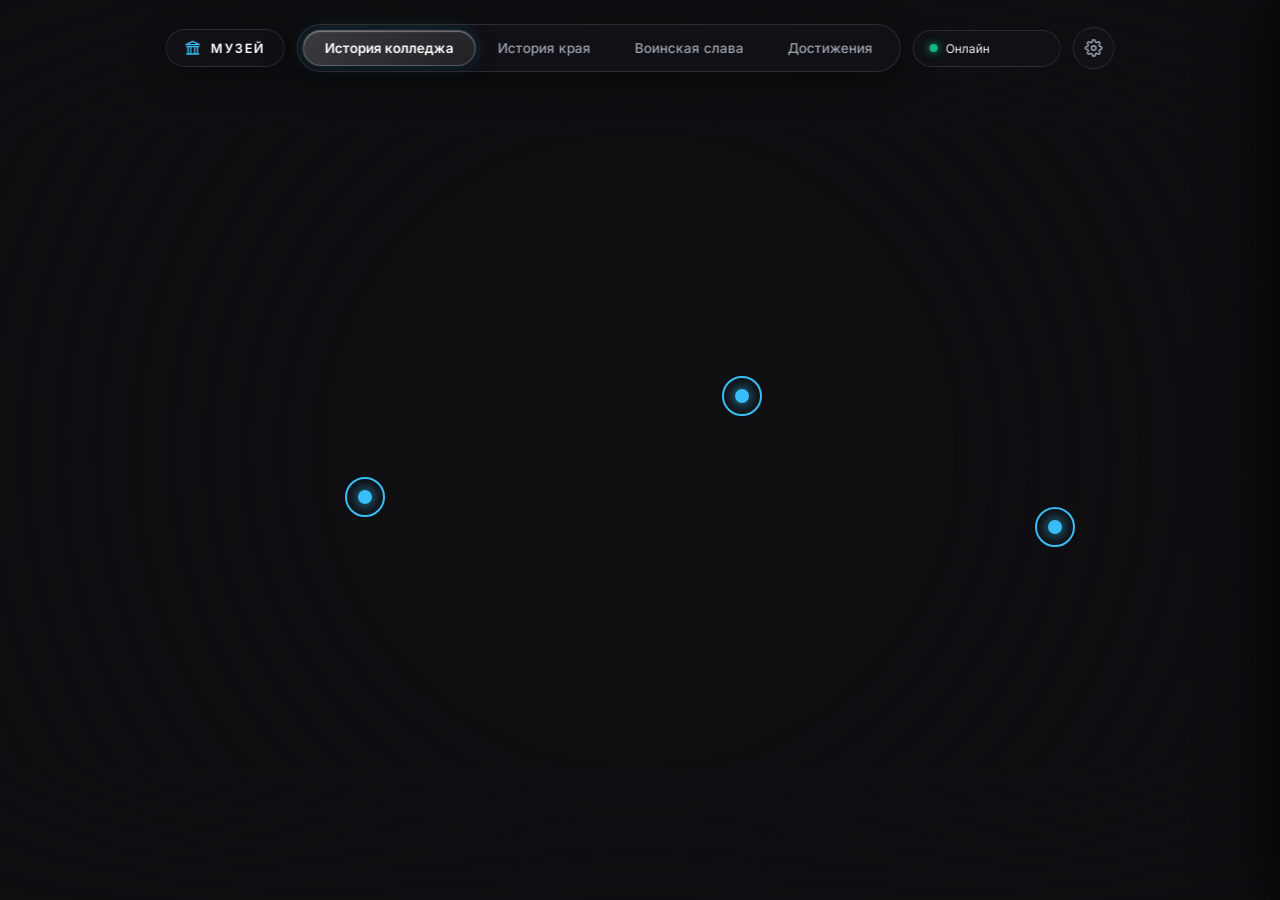
==== index.html @ d4e9b063 "first commit" ====
<!DOCTYPE html>
<html lang="ru">
<head>
  <meta charset="UTF-8">
  <meta name="viewport" content="width=device-width, initial-scale=1.0">
  <title>Виртуальный Музей | Интерактивная экспозиция</title>
  <link rel="stylesheet" href="styles.css">
  <link rel="preconnect" href="https://fonts.googleapis.com">
  <link rel="preconnect" href="https://fonts.gstatic.com" crossorigin>
  <link href="https://fonts.googleapis.com/css2?family=Inter:wght@300;400;500;600;700&display=swap" rel="stylesheet">
  <!-- Google model-viewer для аппаратного 3D рендеринга GLB/GLTF моделей -->
  <script type="module" src="https://ajax.googleapis.com/ajax/libs/model-viewer/3.4.0/model-viewer.min.js"></script>
</head>
<body>
  <div id="app" class="museum-app">
    <!-- Фоновый видеоконтейнер и резервный слой кадра -->
    <div class="viewport-stage">
      <video id="hall-video" class="hall-video" autoplay muted playsinline preload="auto"></video>
      <div id="hall-bg" class="hall-bg"></div>
      <div class="cinematic-vignette"></div>
    </div>

    <!-- Интерактивный слой витрин (хотспотов) -->
    <div id="hotspots-layer" class="hotspots-layer" aria-label="Витрины и стенды зала"></div>

    <!-- Верхняя парящая навигационная капсула -->
    <header class="navigation-header">
      <div class="brand-badge">
        <svg class="badge-svg" viewBox="0 0 24 24" fill="none" stroke="currentColor" stroke-width="2" stroke-linecap="round" stroke-linejoin="round">
          <path d="M3 21h18M3 10h18M5 10v11M19 10v11M9 10v11M15 10v11M12 2L2 7h20L12 2z"/>
        </svg>
        <span class="badge-title">МУЗЕЙ</span>
      </div>

      <nav class="nav-capsule" id="hall-nav" aria-label="Залы музея">
        <div class="nav-active-pill" id="nav-pill"></div>
      </nav>

      <div class="status-indicator" id="system-status" title="Статус экспозиции">
        <span class="status-dot"></span>
        <span class="status-text">Онлайн</span>
      </div>

      <!-- Вход в панель управления в текущей вкладке -->
      <a href="admin.html" class="admin-entry-link" title="Панель администратора музея">
        <svg class="admin-icon" viewBox="0 0 24 24" fill="none" stroke="currentColor" stroke-width="2">
          <circle cx="12" cy="12" r="3"></circle>
          <path d="M19.4 15a1.65 1.65 0 0 0 .33 1.82l.06.06a2 2 0 1 1-2.83 2.83l-.06-.06a1.65 1.65 0 0 0-1.82-.33 1.65 1.65 0 0 0-1 1.51V21a2 2 0 1 1-4 0v-.09A1.65 1.65 0 0 0 9 19.4a1.65 1.65 0 0 0-1.82.33l-.06.06a2 2 0 1 1-2.83-2.83l.06-.06a1.65 1.65 0 0 0 .33-1.82 1.65 1.65 0 0 0-1.51-1H3a2 2 0 1 1 0-4h.09A1.65 1.65 0 0 0 4.6 9a1.65 1.65 0 0 0-.33-1.82l-.06-.06a2 2 0 1 1 2.83-2.83l.06.06a1.65 1.65 0 0 0 1.82.33H9a1.65 1.65 0 0 0 1-1.51V3a2 2 0 1 1 4 0v.09a1.65 1.65 0 0 0 1 1.51 1.65 1.65 0 0 0 1.82-.33l.06-.06a2 2 0 1 1 2.83 2.83l-.06.06a1.65 1.65 0 0 0-.33 1.82V9a1.65 1.65 0 0 0 1.51 1H21a2 2 0 1 1 0 4h-.09a1.65 1.65 0 0 0-1.51 1z"></path>
        </svg>
      </a>
    </header>

    <!-- Затеняющий оверлей -->
    <div id="drawer-backdrop" class="drawer-backdrop"></div>

    <!-- Выдвижная информационная панель витрины (Drawer) -->
    <aside id="exhibit-drawer" class="exhibit-drawer" aria-hidden="true" role="dialog" aria-labelledby="drawer-title">
      <div class="drawer-content">
        
        <!-- Выделенная верхняя панель (крестик больше никогда не наползает на фото) -->
        <div class="drawer-header-bar">
          <div id="media-mode-toggle" class="media-mode-toggle hidden">
            <button type="button" class="mode-btn active" id="btn-mode-3d">🧊 3D Модель</button>
            <button type="button" class="mode-btn" id="btn-mode-gallery">🖼 Галерея</button>
          </div>
          <button id="drawer-close" class="drawer-close-btn" aria-label="Закрыть панель">&times;</button>
        </div>

        <!-- Медиа-контейнер витрины -->
        <div class="drawer-media-box">
          <div id="model-3d-wrapper" class="model-3d-wrapper hidden">
            <model-viewer id="drawer-model"
              camera-controls
              auto-rotate
              shadow-intensity="1.5"
              exposure="1"
              ar
              touch-action="pan-y">
            </model-viewer>
          </div>

          <div id="gallery-wrapper" class="gallery-wrapper">
            <div class="gallery-viewport">
              <img id="gallery-current-img" src="" alt="Экспонат витрины" class="drawer-media-img">
            </div>

            <button id="gallery-prev" class="gallery-nav-btn prev" aria-label="Предыдущее фото">&#10094;</button>
            <button id="gallery-next" class="gallery-nav-btn next" aria-label="Следующее фото">&#10095;</button>

            <div class="gallery-caption-bar">
              <span id="gallery-caption-text" class="gallery-caption-text"></span>
              <span id="gallery-counter" class="gallery-counter">1 / 1</span>
            </div>

            <div id="gallery-dots" class="gallery-dots"></div>
          </div>

          <span id="drawer-epoch" class="epoch-badge"></span>
        </div>

        <div class="drawer-body">
          <h2 id="drawer-title" class="drawer-title"></h2>
          <div class="drawer-divider"></div>
          
          <div id="drawer-extra-info" class="drawer-extra-info"></div>
          <p id="drawer-description" class="drawer-description"></p>
        </div>

        <div class="drawer-footer">
          <button id="audioguide-btn" class="audioguide-btn" type="button">
            <span class="audio-icon-box">
              <svg class="audio-icon" viewBox="0 0 24 24" fill="none" stroke="currentColor" stroke-width="2">
                <polygon points="11 5 6 9 2 9 2 15 6 15 11 19 11 5"></polygon>
                <path class="wave-1" d="M15.54 8.46a5 5 0 0 1 0 7.07"></path>
                <path class="wave-2" d="M19.07 4.93a10 10 0 0 1 0 14.14"></path>
              </svg>
            </span>
            <span id="audioguide-text" class="audio-btn-label">Слушать экскурсовода</span>
            <span class="audio-equalizer" aria-hidden="true">
              <span class="eq-bar"></span>
              <span class="eq-bar"></span>
              <span class="eq-bar"></span>
            </span>
          </button>
        </div>
      </div>
    </aside>

    <!-- Прелоадер перехода -->
    <div id="transition-loader" class="transition-loader" aria-hidden="true">
      <div class="spinner"></div>
      <span class="loader-text" id="loader-status">Перемещение...</span>
    </div>
  </div>

  <script src="app.js" type="module"></script>
</body>
</html>
---- styles.css ----
:root {
  --color-bg-base: #0f0f12;
  --color-bg-surface: #121218;
  --color-glass-surface: rgba(18, 18, 24, 0.72);
  --color-glass-border: rgba(255, 255, 255, 0.12);
  --color-glass-highlight: rgba(255, 255, 255, 0.25);
  
  --color-accent: #38bdf8;
  --color-accent-rgb: 56, 189, 248;
  --color-gold: #d4af37;
  --color-text-main: #f3f4f6;
  --color-text-muted: #9ca3af;
  
  --font-main: 'Inter', -apple-system, BlinkMacSystemFont, 'Segoe UI', Roboto, sans-serif;
  --blur-intensity: 16px;
}

*, *::before, *::after {
  box-sizing: border-box;
  margin: 0;
  padding: 0;
}

html, body {
  width: 100%;
  height: 100%;
  overflow: hidden;
  background-color: var(--color-bg-base);
  color: var(--color-text-main);
  font-family: var(--font-main);
  -webkit-font-smoothing: antialiased;
}

.museum-app {
  position: relative;
  width: 100vw;
  height: 100vh;
  overflow: hidden;
}

/* ФОНОВАЯ ВИДЕО-СЦЕНА */
.viewport-stage {
  position: absolute;
  inset: 0;
  width: 100%;
  height: 100%;
  z-index: 1;
}

.hall-video {
  position: absolute;
  inset: 0;
  width: 100%;
  height: 100%;
  object-fit: cover;
  opacity: 1;
  transition: opacity 0.8s ease;
  will-change: opacity;
  z-index: 1;
}

.hall-bg {
  position: absolute;
  inset: 0;
  width: 100%;
  height: 100%;
  background-size: cover;
  background-position: center;
  opacity: 0;
  transition: opacity 0.8s ease;
  z-index: 0;
}

.hall-bg.active {
  opacity: 1;
}

.cinematic-vignette {
  position: absolute;
  inset: 0;
  background: radial-gradient(circle at center, rgba(0,0,0,0) 40%, rgba(15, 15, 18, 0.85) 100%),
              linear-gradient(to bottom, rgba(15,15,18,0.7) 0%, transparent 15%, transparent 85%, rgba(15,15,18,0.85) 100%);
  pointer-events: none;
  z-index: 2;
}

/* НАВИГАЦИОННАЯ ШАПКА */
.navigation-header {
  position: absolute;
  top: 24px;
  left: 50%;
  transform: translateX(-50%);
  display: flex;
  align-items: center;
  gap: 12px;
  z-index: 30;
  max-width: 95vw;
}

.brand-badge {
  display: flex;
  align-items: center;
  gap: 10px;
  padding: 10px 18px;
  flex-shrink: 0;
  background: var(--color-glass-surface);
  backdrop-filter: blur(var(--blur-intensity));
  border: 1px solid var(--color-glass-border);
  border-radius: 9999px;
  font-weight: 600;
  letter-spacing: 0.12em;
  font-size: 0.8rem;
  color: #fff;
  box-shadow: 0 8px 32px 0 rgba(0, 0, 0, 0.37);
  user-select: none;
}

.badge-svg {
  width: 16px;
  height: 16px;
  stroke: var(--color-accent);
}

.nav-capsule {
  position: relative;
  display: flex;
  align-items: center;
  padding: 5px;
  background: var(--color-glass-surface);
  backdrop-filter: blur(var(--blur-intensity));
  border: 1px solid var(--color-glass-border);
  border-radius: 9999px;
  box-shadow: 0 8px 32px 0 rgba(0, 0, 0, 0.45);
}

.nav-active-pill {
  position: absolute;
  top: 5px;
  left: 0;
  height: calc(100% - 10px);
  border-radius: 9999px;
  background: linear-gradient(135deg, rgba(255, 255, 255, 0.18) 0%, rgba(255, 255, 255, 0.07) 100%);
  border: 1px solid rgba(255, 255, 255, 0.22);
  box-shadow: 0 4px 20px rgba(0, 0, 0, 0.35), 0 0 15px rgba(var(--color-accent-rgb), 0.25), inset 0 1px 1px rgba(255, 255, 255, 0.35);
  backdrop-filter: blur(12px);
  pointer-events: none;
  z-index: 1;
  opacity: 0;
  will-change: transform, width;
  transition: transform 0.45s cubic-bezier(0.22, 1, 0.36, 1),
              width 0.45s cubic-bezier(0.22, 1, 0.36, 1),
              opacity 0.25s ease;
}

.nav-item-btn {
  position: relative;
  z-index: 2;
  background: transparent;
  border: none;
  outline: none;
  color: var(--color-text-muted);
  font-family: var(--font-main);
  font-size: 0.85rem;
  font-weight: 500;
  padding: 10px 22px;
  border-radius: 9999px;
  cursor: pointer;
  white-space: nowrap;
  user-select: none;
  transition: color 0.3s ease;
}

.nav-item-btn:hover {
  color: #fff;
}

.nav-item-btn.active {
  color: #ffffff;
  font-weight: 600;
}

.status-indicator {
  display: flex;
  align-items: center;
  gap: 8px;
  padding: 10px 16px;
  width: 148px;
  flex-shrink: 0;
  background: var(--color-glass-surface);
  backdrop-filter: blur(var(--blur-intensity));
  border: 1px solid var(--color-glass-border);
  border-radius: 9999px;
  font-size: 0.75rem;
  user-select: none;
}

.status-dot {
  width: 8px;
  height: 8px;
  border-radius: 50%;
  background: #10b981;
  box-shadow: 0 0 8px #10b981;
  flex-shrink: 0;
}

.status-text {
  white-space: nowrap;
  overflow: hidden;
  text-overflow: ellipsis;
}

.status-indicator.loading .status-dot {
  background: #f59e0b;
  box-shadow: 0 0 8px #f59e0b;
  animation: blink 1s infinite alternate;
}

.admin-entry-link {
  display: flex;
  align-items: center;
  justify-content: center;
  width: 42px;
  height: 42px;
  flex-shrink: 0;
  background: var(--color-glass-surface);
  backdrop-filter: blur(var(--blur-intensity));
  border: 1px solid var(--color-glass-border);
  border-radius: 50%;
  color: var(--color-text-muted);
  transition: all 0.25s ease;
  text-decoration: none;
}

.admin-entry-link:hover {
  color: var(--color-accent);
  border-color: var(--color-accent);
  box-shadow: 0 0 15px rgba(var(--color-accent-rgb), 0.3);
  transform: rotate(30deg);
}

.admin-icon {
  width: 18px;
  height: 18px;
}

/* СЛОЙ ХОТСПОТОВ-ВИТРИН */
.hotspots-layer {
  position: absolute;
  inset: 0;
  width: 100%;
  height: 100%;
  z-index: 10;
  opacity: 1;
  transition: opacity 0.6s ease;
  pointer-events: auto;
}

.hotspots-layer.hidden {
  opacity: 0;
  pointer-events: none;
}

.hotspot-marker {
  position: absolute;
  width: 40px;
  height: 40px;
  transform: translate(-50%, -50%);
  cursor: pointer;
  background: none;
  border: none;
  outline: none;
  z-index: 12;
  color: #fff;
}

.hotspot-beacon {
  position: relative;
  width: 100%;
  height: 100%;
  display: flex;
  align-items: center;
  justify-content: center;
}

.hotspot-beacon .core-dot {
  width: 14px;
  height: 14px;
  border-radius: 50%;
  background-color: var(--color-accent);
  box-shadow: 0 0 14px var(--color-accent);
  transition: transform 0.3s ease;
}

.hotspot-beacon .ripple-ring {
  position: absolute;
  inset: 0;
  border-radius: 50%;
  border: 2px solid var(--color-accent);
  animation: hotspot-pulse 2.2s cubic-bezier(0.24, 0, 0.38, 1) infinite;
}

.hotspot-marker:hover .core-dot {
  transform: scale(1.4);
  background-color: #fff;
  box-shadow: 0 0 18px #fff;
}

/* КОНТРАСТНЫЙ ТЕКСТ ПОДСКАЗКИ */
.hotspot-tooltip {
  position: absolute;
  bottom: calc(100% + 14px);
  left: 50%;
  transform: translateX(-50%) translateY(8px);
  background: rgba(14, 14, 20, 0.94);
  backdrop-filter: blur(16px);
  border: 1px solid rgba(255, 255, 255, 0.22);
  color: #ffffff !important;
  padding: 8px 16px;
  border-radius: 10px;
  font-family: var(--font-main);
  font-size: 0.85rem;
  font-weight: 600;
  letter-spacing: 0.02em;
  white-space: nowrap;
  pointer-events: none;
  opacity: 0;
  transition: opacity 0.3s ease, transform 0.3s cubic-bezier(0.16, 1, 0.3, 1);
  box-shadow: 0 10px 30px rgba(0, 0, 0, 0.8), 0 0 15px rgba(var(--color-accent-rgb), 0.25);
  text-shadow: 0 1px 2px rgba(0, 0, 0, 0.8);
}

.hotspot-marker:hover .hotspot-tooltip {
  opacity: 1;
  transform: translateX(-50%) translateY(0);
}

/* ВЫДВИЖНОЙ DRAWER */
.drawer-backdrop {
  position: absolute;
  inset: 0;
  background: rgba(0, 0, 0, 0.65);
  backdrop-filter: blur(6px);
  z-index: 40;
  opacity: 0;
  pointer-events: none;
  transition: opacity 0.5s ease;
}

.drawer-backdrop.active {
  opacity: 1;
  pointer-events: auto;
}

.exhibit-drawer {
  position: absolute;
  top: 0;
  right: 0;
  width: 520px;
  max-width: 95vw;
  height: 100%;
  z-index: 50;
  background: rgba(18, 18, 24, 0.94);
  backdrop-filter: blur(28px);
  border-left: 1px solid var(--color-glass-border);
  transform: translateX(100%);
  transition: transform 0.6s cubic-bezier(0.16, 1, 0.3, 1);
  box-shadow: -15px 0 50px rgba(0, 0, 0, 0.7);
  display: flex;
  flex-direction: column;
}

.exhibit-drawer.active {
  transform: translateX(0);
}

.drawer-content {
  display: flex;
  flex-direction: column;
  height: 100%;
  overflow-y: auto;
  padding: 24px 28px 32px 28px;
}

/* ВЕРХНЯЯ СТРОКА УПРАВЛЕНИЯ: КРЕСТИК И ПЕРЕКЛЮЧАТЕЛЬ */
.drawer-header-bar {
  display: flex;
  align-items: center;
  justify-content: space-between;
  width: 100%;
  min-height: 42px;
  margin-bottom: 16px;
  flex-shrink: 0;
}

.drawer-close-btn {
  width: 36px;
  height: 36px;
  margin-left: auto; /* Прижимает крестик вправо, даже если переключатель 3D скрыт */
  background: rgba(255, 255, 255, 0.08);
  border: 1px solid var(--color-glass-border);
  border-radius: 50%;
  color: var(--color-text-main);
  font-size: 1.5rem;
  line-height: 1;
  cursor: pointer;
  display: flex;
  align-items: center;
  justify-content: center;
  transition: all 0.25s ease;
  flex-shrink: 0;
}

.drawer-close-btn:hover {
  background: rgba(255, 255, 255, 0.2);
  transform: rotate(90deg);
}

.media-mode-toggle {
  display: flex;
  align-items: center;
  gap: 8px;
  padding: 4px;
  background: rgba(255, 255, 255, 0.05);
  border: 1px solid var(--color-glass-border);
  border-radius: 10px;
}

.media-mode-toggle.hidden {
  display: none;
}

.mode-btn {
  background: transparent;
  border: none;
  color: var(--color-text-muted);
  font-family: var(--font-main);
  font-size: 0.8rem;
  font-weight: 500;
  padding: 6px 14px;
  border-radius: 8px;
  cursor: pointer;
  transition: all 0.2s ease;
}

.mode-btn.active {
  background: rgba(255, 255, 255, 0.16);
  color: #fff;
  font-weight: 600;
}

/* МЕДИА-КОНТЕЙНЕР (РАСПОЛОЖЕН СТРОГО ПОД ШАПКОЙ) */
.drawer-media-box {
  position: relative;
  width: 100%;
  height: 280px;
  border-radius: 14px;
  overflow: hidden;
  margin-bottom: 24px;
  border: 1px solid var(--color-glass-border);
  background: #09090d;
  flex-shrink: 0;
}

.model-3d-wrapper {
  width: 100%;
  height: 100%;
}

.model-3d-wrapper.hidden {
  display: none;
}

model-viewer {
  width: 100%;
  height: 100%;
  background-color: #0b0b10;
  --poster-color: transparent;
  outline: none;
}

.gallery-wrapper {
  position: relative;
  width: 100%;
  height: 100%;
}

.gallery-wrapper.hidden {
  display: none;
}

.gallery-viewport {
  width: 100%;
  height: 100%;
}

.drawer-media-img {
  width: 100%;
  height: 100%;
  object-fit: cover;
  transition: opacity 0.3s ease;
}

.gallery-nav-btn {
  position: absolute;
  top: 50%;
  transform: translateY(-50%);
  width: 36px;
  height: 36px;
  background: rgba(18, 18, 24, 0.7);
  backdrop-filter: blur(8px);
  border: 1px solid var(--color-glass-border);
  color: #fff;
  border-radius: 50%;
  cursor: pointer;
  display: flex;
  align-items: center;
  justify-content: center;
  font-size: 1rem;
  transition: all 0.2s ease;
  z-index: 5;
}

.gallery-nav-btn:hover {
  background: rgba(56, 189, 248, 0.4);
  border-color: var(--color-accent);
}

.gallery-nav-btn.prev { left: 10px; }
.gallery-nav-btn.next { right: 10px; }

.gallery-caption-bar {
  position: absolute;
  bottom: 0;
  left: 0;
  right: 0;
  display: flex;
  align-items: center;
  justify-content: space-between;
  gap: 12px;
  padding: 8px 14px;
  background: linear-gradient(to top, rgba(0,0,0,0.85) 0%, rgba(0,0,0,0) 100%);
  font-size: 0.75rem;
  color: var(--color-text-main);
  z-index: 4;
}

.gallery-caption-text {
  overflow: hidden;
  text-overflow: ellipsis;
  white-space: nowrap;
}

.gallery-counter {
  color: var(--color-accent);
  font-weight: 600;
  flex-shrink: 0;
}

.gallery-dots {
  position: absolute;
  bottom: 28px;
  left: 50%;
  transform: translateX(-50%);
  display: flex;
  gap: 6px;
  z-index: 4;
}

.gallery-dot {
  width: 6px;
  height: 6px;
  border-radius: 50%;
  background: rgba(255, 255, 255, 0.3);
  transition: all 0.2s ease;
  cursor: pointer;
}

.gallery-dot.active {
  background: var(--color-accent);
  width: 14px;
  border-radius: 9999px;
}

.epoch-badge {
  position: absolute;
  top: 12px;
  left: 12px;
  background: rgba(18, 18, 24, 0.8);
  backdrop-filter: blur(8px);
  border: 1px solid var(--color-glass-border);
  color: var(--color-gold);
  padding: 4px 10px;
  border-radius: 6px;
  font-size: 0.75rem;
  font-weight: 600;
  letter-spacing: 0.05em;
  text-transform: uppercase;
  z-index: 4;
}

.drawer-body {
  flex: 1;
}

.drawer-title {
  font-size: 1.5rem;
  font-weight: 700;
  line-height: 1.3;
  color: #fff;
  margin-bottom: 12px;
}

.drawer-divider {
  width: 44px;
  height: 2px;
  background: var(--color-accent);
  margin-bottom: 16px;
}

.drawer-extra-info {
  display: flex;
  flex-wrap: wrap;
  gap: 8px;
  margin-bottom: 16px;
}

.extra-info-tag {
  display: flex;
  align-items: center;
  gap: 6px;
  background: rgba(255, 255, 255, 0.05);
  border: 1px solid var(--color-glass-border);
  padding: 6px 10px;
  border-radius: 8px;
  font-size: 0.75rem;
}

.extra-info-tag strong {
  color: var(--color-accent);
}

.drawer-description {
  font-size: 0.95rem;
  line-height: 1.65;
  color: var(--color-text-muted);
  white-space: pre-line;
}

.drawer-footer {
  margin-top: 24px;
  padding-top: 16px;
  border-top: 1px solid var(--color-glass-border);
}

.audioguide-btn {
  width: 100%;
  display: flex;
  align-items: center;
  justify-content: center;
  gap: 12px;
  padding: 14px 20px;
  background: linear-gradient(135deg, rgba(56, 189, 248, 0.2) 0%, rgba(99, 102, 241, 0.2) 100%);
  border: 1px solid rgba(var(--color-accent-rgb), 0.4);
  border-radius: 12px;
  color: #fff;
  font-family: var(--font-main);
  font-size: 0.95rem;
  font-weight: 600;
  cursor: pointer;
  transition: all 0.25s ease;
}

.audioguide-btn:hover {
  background: linear-gradient(135deg, rgba(56, 189, 248, 0.3) 0%, rgba(99, 102, 241, 0.3) 100%);
  border-color: var(--color-accent);
  box-shadow: 0 0 20px rgba(var(--color-accent-rgb), 0.3);
}

.audio-icon {
  width: 20px;
  height: 20px;
}

.audio-equalizer {
  display: none;
  align-items: flex-end;
  gap: 3px;
  height: 16px;
}

.eq-bar {
  width: 3px;
  height: 100%;
  background: var(--color-accent);
  border-radius: 2px;
  animation: eq-bounce 1s infinite ease-in-out alternate;
}

.eq-bar:nth-child(2) { animation-delay: 0.2s; }
.eq-bar:nth-child(3) { animation-delay: 0.4s; }

.audioguide-btn.playing .audio-equalizer {
  display: flex;
}

.audioguide-btn.playing {
  border-color: #10b981;
  background: rgba(16, 185, 129, 0.2);
}

.transition-loader {
  position: absolute;
  top: 50%;
  left: 50%;
  transform: translate(-50%, -50%);
  display: flex;
  flex-direction: column;
  align-items: center;
  gap: 16px;
  z-index: 25;
  pointer-events: none;
  opacity: 0;
  transition: opacity 0.3s ease;
}

.transition-loader.visible {
  opacity: 1;
}

.spinner {
  width: 44px;
  height: 44px;
  border: 3px solid rgba(255, 255, 255, 0.1);
  border-top-color: var(--color-accent);
  border-radius: 50%;
  animation: spin 0.8s linear infinite;
}

.loader-text {
  font-size: 0.85rem;
  letter-spacing: 0.05em;
  color: var(--color-text-muted);
}

@keyframes hotspot-pulse {
  0% { transform: scale(0.6); opacity: 1; }
  100% { transform: scale(2.4); opacity: 0; }
}

@keyframes spin {
  to { transform: rotate(360deg); }
}

@keyframes blink {
  from { opacity: 0.4; }
  to { opacity: 1; }
}

@keyframes eq-bounce {
  0% { height: 20%; }
  100% { height: 100%; }
}

@media (max-width: 768px) {
  .navigation-header {
    top: 12px;
    width: 96vw;
    flex-wrap: wrap;
    justify-content: center;
  }
  .brand-badge, .status-indicator {
    display: none;
  }
  .nav-capsule {
    overflow-x: auto;
    max-width: 82%;
    padding: 4px;
  }
  .nav-item-btn {
    padding: 8px 14px;
    font-size: 0.75rem;
  }
  .exhibit-drawer {
    width: 100vw;
    max-width: 100vw;
  }
}
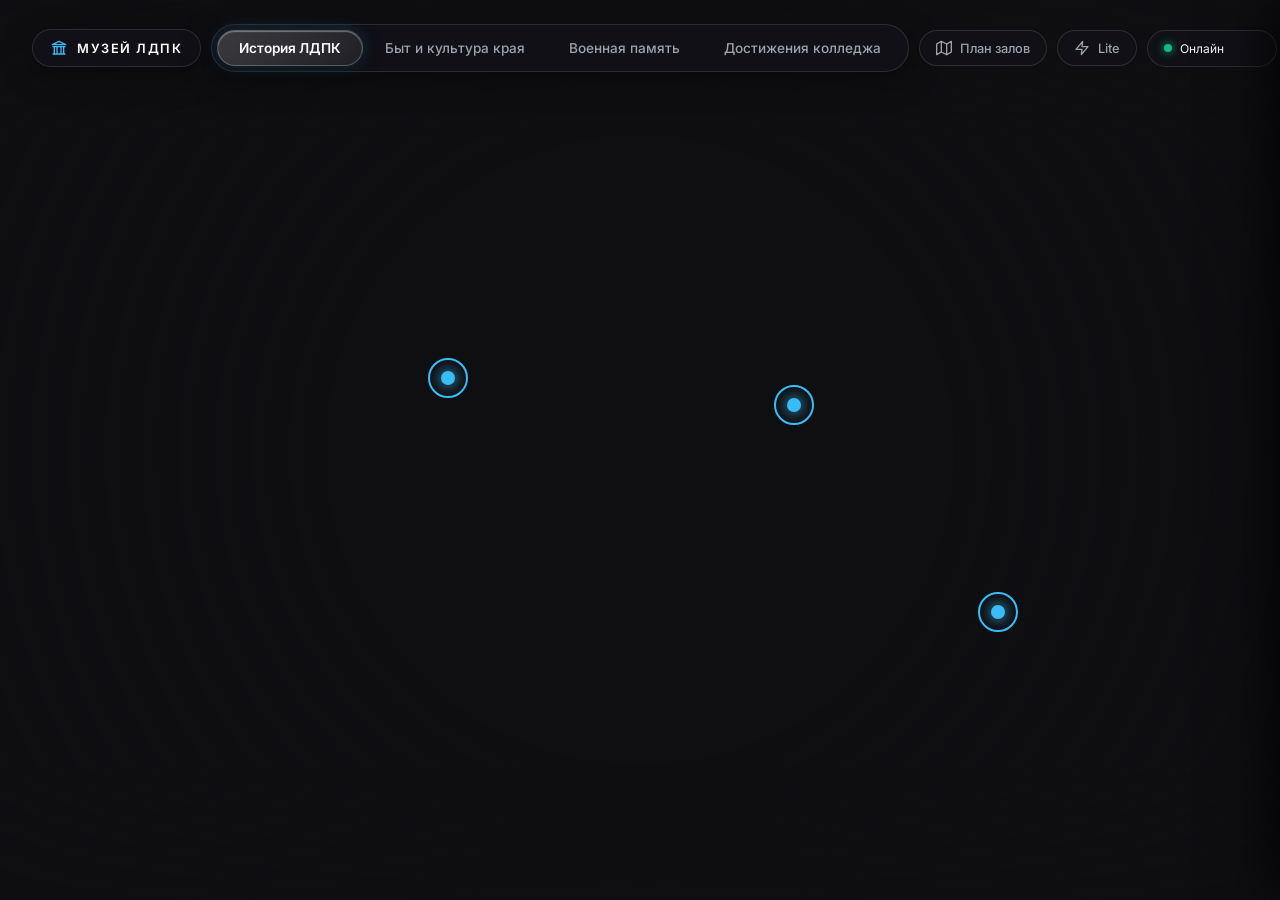
==== commit 0a53f4f6: "интерактивная крата" ====
--- a/index.html
+++ b/index.html
@@ -1,47 +1,66 @@
+<!-- index.html -->
 <!DOCTYPE html>
 <html lang="ru">
 <head>
   <meta charset="UTF-8">
   <meta name="viewport" content="width=device-width, initial-scale=1.0">
-  <title>Виртуальный Музей | Интерактивная экспозиция</title>
+  <title>Виртуальный Музей ЛДПК | Интерактивная экспозиция</title>
   <link rel="stylesheet" href="styles.css">
   <link rel="preconnect" href="https://fonts.googleapis.com">
   <link rel="preconnect" href="https://fonts.gstatic.com" crossorigin>
   <link href="https://fonts.googleapis.com/css2?family=Inter:wght@300;400;500;600;700&display=swap" rel="stylesheet">
-  <!-- Google model-viewer для аппаратного 3D рендеринга GLB/GLTF моделей -->
+  <!-- Google model-viewer для аппаратного 3D-рендеринга GLB/GLTF моделей -->
   <script type="module" src="https://ajax.googleapis.com/ajax/libs/model-viewer/3.4.0/model-viewer.min.js"></script>
 </head>
 <body>
   <div id="app" class="museum-app">
-    <!-- Фоновый видеоконтейнер и резервный слой кадра -->
+    <!-- Фоновый видеоконтейнер и резервный слой статичного кадра -->
     <div class="viewport-stage">
       <video id="hall-video" class="hall-video" autoplay muted playsinline preload="auto"></video>
       <div id="hall-bg" class="hall-bg"></div>
       <div class="cinematic-vignette"></div>
     </div>
 
-    <!-- Интерактивный слой витрин (хотспотов) -->
+    <!-- Интерактивный слой витрин (хотспотов) на панораме -->
     <div id="hotspots-layer" class="hotspots-layer" aria-label="Витрины и стенды зала"></div>
 
-    <!-- Верхняя парящая навигационная капсула -->
+    <!-- Верхняя парящая навигационная шапка -->
     <header class="navigation-header">
       <div class="brand-badge">
         <svg class="badge-svg" viewBox="0 0 24 24" fill="none" stroke="currentColor" stroke-width="2" stroke-linecap="round" stroke-linejoin="round">
           <path d="M3 21h18M3 10h18M5 10v11M19 10v11M9 10v11M15 10v11M12 2L2 7h20L12 2z"/>
         </svg>
-        <span class="badge-title">МУЗЕЙ</span>
+        <span class="badge-title">МУЗЕЙ ЛДПК</span>
       </div>
 
       <nav class="nav-capsule" id="hall-nav" aria-label="Залы музея">
         <div class="nav-active-pill" id="nav-pill"></div>
       </nav>
+
+      <!-- Кнопка интерактивного плана залов -->
+      <button id="btn-open-map" class="header-action-btn" type="button" title="План экспозиции музея (Клавиша M)">
+        <svg class="header-btn-svg" viewBox="0 0 24 24" fill="none" stroke="currentColor" stroke-width="2" stroke-linecap="round" stroke-linejoin="round">
+          <polygon points="1 6 1 22 8 18 16 22 23 18 23 2 16 6 8 2 1 6"></polygon>
+          <line x1="8" y1="2" x2="8" y2="18"></line>
+          <line x1="16" y1="6" x2="16" y2="22"></line>
+        </svg>
+        <span class="header-btn-text">План залов</span>
+      </button>
+
+      <!-- Переключатель облегченной версии (Lite Mode) -->
+      <button id="btn-toggle-lite" class="header-action-btn" type="button" title="Переключить облегченный режим (экономия GPU)">
+        <svg class="header-btn-svg" viewBox="0 0 24 24" fill="none" stroke="currentColor" stroke-width="2" stroke-linecap="round" stroke-linejoin="round">
+          <polygon points="13 2 3 14 12 14 11 22 21 10 12 10 13 2"></polygon>
+        </svg>
+        <span id="lite-btn-text" class="header-btn-text">Lite</span>
+      </button>
 
       <div class="status-indicator" id="system-status" title="Статус экспозиции">
         <span class="status-dot"></span>
         <span class="status-text">Онлайн</span>
       </div>
 
-      <!-- Вход в панель управления в текущей вкладке -->
+      <!-- Вход в панель управления -->
       <a href="admin.html" class="admin-entry-link" title="Панель администратора музея">
         <svg class="admin-icon" viewBox="0 0 24 24" fill="none" stroke="currentColor" stroke-width="2">
           <circle cx="12" cy="12" r="3"></circle>
@@ -50,20 +69,175 @@
       </a>
     </header>
 
-    <!-- Затеняющий оверлей -->
+    <!-- Всплывающая интерактивная мини-карта (Floor Plan) -->
+    <div id="map-modal-backdrop" class="map-modal-backdrop" aria-hidden="true"></div>
+    <section id="map-modal" class="map-modal" role="dialog" aria-modal="true" aria-labelledby="map-modal-heading" aria-hidden="true">
+      <div class="map-modal-container">
+        <header class="map-modal-header">
+          <div class="map-title-wrapper">
+            <span class="map-tag">Архитектурный план</span>
+            <h2 id="map-modal-heading" class="map-modal-title">Интерактивная карта музея ЛДПК</h2>
+          </div>
+          <div class="map-header-tools">
+            <span class="map-hotkey-badge">Горячая клавиша: <kbd>M</kbd></span>
+            <button id="map-close-btn" class="map-close-btn" type="button" aria-label="Закрыть план">&times;</button>
+          </div>
+        </header>
+
+        <!-- Векторный архитектурный чертёж 4 залов колледжа -->
+        <div class="map-canvas-wrapper">
+        <svg id="museum-svg-map" class="museum-svg-map" viewBox="0 0 920 600" preserveAspectRatio="xMidYMid meet">
+            <defs>
+              <pattern id="floor-grid" width="24" height="24" patternUnits="userSpaceOnUse">
+                <path d="M 24 0 L 0 0 0 24" fill="none" stroke="rgba(255, 255, 255, 0.04)" stroke-width="1"/>
+              </pattern>
+            </defs>
+
+            <!-- Фоновая сетка чертежа -->
+            <rect width="100%" height="100%" fill="url(#floor-grid)" rx="16" />
+
+            <!-- ==========================================
+                 ЗАЛ 1: ИСТОРИЯ ЛДПК (Вся верхняя секция)
+                 ========================================== -->
+            <g class="map-hall-group" id="map-hall-college-history" data-hall-id="college-history" tabindex="0">
+              <rect x="40" y="30" width="840" height="190" rx="12" class="hall-polygon"/>
+              <line x1="40" y1="75" x2="880" y2="75" class="hall-divider-line"/>
+              <text x="65" y="60" class="hall-svg-title">01. ИСТОРИЯ ЛДПК</text>
+              <text x="855" y="60" class="hall-svg-epoch" text-anchor="end">1941–1990 гг.</text>
+              
+              <!-- Витрины Зала 1 -->
+              <g class="map-vitrine-node" data-hall-id="college-history" data-vitrine-id="vitrine-101" transform="translate(180, 135)">
+                <circle r="12" class="vitrine-node-circle"/>
+                <text y="4" class="vitrine-node-idx" text-anchor="middle">1</text>
+                <text y="28" class="vitrine-node-title" text-anchor="middle">ДКТ / ЛиДАМТ</text>
+              </g>
+              <g class="map-vitrine-node" data-hall-id="college-history" data-vitrine-id="vitrine-102" transform="translate(460, 135)">
+                <circle r="12" class="vitrine-node-circle"/>
+                <text y="4" class="vitrine-node-idx" text-anchor="middle">2</text>
+                <text y="28" class="vitrine-node-title" text-anchor="middle">Наставники</text>
+              </g>
+              <g class="map-vitrine-node" data-hall-id="college-history" data-vitrine-id="vitrine-103" transform="translate(740, 135)">
+                <circle r="12" class="vitrine-node-circle"/>
+                <text y="4" class="vitrine-node-idx" text-anchor="middle">3</text>
+                <text y="28" class="vitrine-node-title" text-anchor="middle">Арифмометр</text>
+              </g>
+              <g class="user-beacon-slot" id="beacon-college-history" transform="translate(65, 175)"></g>
+            </g>
+
+            <!-- Дверные проёмы из Зала 1 -->
+            <line x1="140" y1="219" x2="200" y2="219" class="hall-doorway" title="Проход между залом 1 и залом 4" />
+            <line x1="600" y1="219" x2="660" y2="219" class="hall-doorway" title="Проход между залом 1 и залом 2" />
+
+            <!-- ==========================================
+                 ЗАЛ 4: ДОСТИЖЕНИЯ ЛДПК (Левое вертикальное крыло)
+                 ========================================== -->
+            <g class="map-hall-group" id="map-hall-achievements" data-hall-id="achievements" tabindex="0">
+              <rect x="40" y="240" width="340" height="330" rx="12" class="hall-polygon"/>
+              <line x1="40" y1="285" x2="380" y2="285" class="hall-divider-line"/>
+              <text x="65" y="270" class="hall-svg-title">04. ДОСТИЖЕНИЯ</text>
+              <text x="355" y="270" class="hall-svg-epoch" text-anchor="end">2015–2025 гг.</text>
+              
+              <!-- Витрины Зала 4 -->
+              <g class="map-vitrine-node" data-hall-id="achievements" data-vitrine-id="vitrine-401" transform="translate(210, 345)">
+                <circle r="12" class="vitrine-node-circle"/>
+                <text y="4" class="vitrine-node-idx" text-anchor="middle">1</text>
+                <text y="28" class="vitrine-node-title" text-anchor="middle">Профессионалитет</text>
+              </g>
+              <g class="map-vitrine-node" data-hall-id="achievements" data-vitrine-id="vitrine-402" transform="translate(130, 455)">
+                <circle r="12" class="vitrine-node-circle"/>
+                <text y="4" class="vitrine-node-idx" text-anchor="middle">2</text>
+                <text y="28" class="vitrine-node-title" text-anchor="middle">Алые паруса</text>
+              </g>
+              <g class="map-vitrine-node" data-hall-id="achievements" data-vitrine-id="vitrine-403" transform="translate(280, 455)">
+                <circle r="12" class="vitrine-node-circle"/>
+                <text y="4" class="vitrine-node-idx" text-anchor="middle">3</text>
+                <text y="28" class="vitrine-node-title" text-anchor="middle">Кубки</text>
+              </g>
+              <g class="user-beacon-slot" id="beacon-achievements" transform="translate(65, 535)"></g>
+            </g>
+
+            <!-- Дверной проход между Залом 4 и Залом 3 -->
+            <line x1="381" y1="480" x2="381" y2="530" class="hall-doorway" title="Проход между залом 4 и залом 3" />
+
+            <!-- ==========================================
+                 ЗАЛ 2: БЫТ И КУЛЬТУРА КРАЯ (Правое верхнее крыло)
+                 ========================================== -->
+            <g class="map-hall-group" id="map-hall-region-history" data-hall-id="region-history" tabindex="0">
+              <rect x="400" y="240" width="480" height="175" rx="12" class="hall-polygon"/>
+              <line x1="400" y1="285" x2="880" y2="285" class="hall-divider-line"/>
+              <text x="425" y="270" class="hall-svg-title">02. БЫТ И КУЛЬТУРА КРАЯ</text>
+              <text x="855" y="270" class="hall-svg-epoch" text-anchor="end">XIX–XX вв.</text>
+              
+              <!-- Витрины Зала 2 -->
+              <g class="map-vitrine-node" data-hall-id="region-history" data-vitrine-id="vitrine-201" transform="translate(500, 345)">
+                <circle r="12" class="vitrine-node-circle"/>
+                <text y="4" class="vitrine-node-idx" text-anchor="middle">1</text>
+                <text y="28" class="vitrine-node-title" text-anchor="middle">Дулёвский фарфор (3D)</text>
+              </g>
+              <g class="map-vitrine-node" data-hall-id="region-history" data-vitrine-id="vitrine-202" transform="translate(660, 345)">
+                <circle r="12" class="vitrine-node-circle"/>
+                <text y="4" class="vitrine-node-idx" text-anchor="middle">2</text>
+                <text y="28" class="vitrine-node-title" text-anchor="middle">Радиола Вега</text>
+              </g>
+              <g class="map-vitrine-node" data-hall-id="region-history" data-vitrine-id="vitrine-203" transform="translate(800, 345)">
+                <circle r="12" class="vitrine-node-circle"/>
+                <text y="4" class="vitrine-node-idx" text-anchor="middle">3</text>
+                <text y="28" class="vitrine-node-title" text-anchor="middle">Самовар</text>
+              </g>
+              <g class="user-beacon-slot" id="beacon-region-history" transform="translate(425, 385)"></g>
+            </g>
+
+            <!-- Дверной проход между Залом 2 и Залом 3 -->
+            <line x1="600" y1="416" x2="660" y2="416" class="hall-doorway" title="Проход между залом 2 и залом 3" />
+
+            <!-- ==========================================
+                 ЗАЛ 3: ВОЕННАЯ ПАМЯТЬ (Правое нижнее крыло)
+                 ========================================== -->
+            <g class="map-hall-group" id="map-hall-military-glory" data-hall-id="military-glory" tabindex="0">
+              <rect x="400" y="435" width="480" height="135" rx="12" class="hall-polygon"/>
+              <line x1="400" y1="475" x2="880" y2="475" class="hall-divider-line"/>
+              <text x="425" y="460" class="hall-svg-title">03. ВОЕННАЯ ПАМЯТЬ</text>
+              <text x="855" y="460" class="hall-svg-epoch" text-anchor="end">1941–1945 гг.</text>
+              
+              <!-- Витрины Зала 3 -->
+              <g class="map-vitrine-node" data-hall-id="military-glory" data-vitrine-id="vitrine-301" transform="translate(530, 515)">
+                <circle r="12" class="vitrine-node-circle"/>
+                <text y="4" class="vitrine-node-idx" text-anchor="middle">1</text>
+                <text y="28" class="vitrine-node-title" text-anchor="middle">Книга Памяти</text>
+              </g>
+              <g class="map-vitrine-node" data-hall-id="military-glory" data-vitrine-id="vitrine-302" transform="translate(730, 515)">
+                <circle r="12" class="vitrine-node-circle"/>
+                <text y="4" class="vitrine-node-idx" text-anchor="middle">2</text>
+                <text y="28" class="vitrine-node-title" text-anchor="middle">Труд в тылу</text>
+              </g>
+              <g class="user-beacon-slot" id="beacon-military-glory" transform="translate(425, 545)"></g>
+            </g>
+          </svg>
+        </div>
+
+        <footer class="map-modal-footer">
+          <div class="map-legend">
+            <span class="legend-item"><span class="legend-dot current"></span> Текущее местоположение</span>
+            <span class="legend-item"><span class="legend-dot vitrine"></span> Интерактивная витрина (клик открывает стенд)</span>
+          </div>
+          <p class="map-instructions">Нажмите на любой зал для телепортации или выберите нужный стенд на плане</p>
+        </footer>
+      </div>
+    </section>
+
+    <!-- Затеняющий оверлей шторки витрины -->
     <div id="drawer-backdrop" class="drawer-backdrop"></div>
 
     <!-- Выдвижная информационная панель витрины (Drawer) -->
     <aside id="exhibit-drawer" class="exhibit-drawer" aria-hidden="true" role="dialog" aria-labelledby="drawer-title">
       <div class="drawer-content">
-        
-        <!-- Выделенная верхняя панель (крестик больше никогда не наползает на фото) -->
+        <!-- Верхняя полоса управления -->
         <div class="drawer-header-bar">
           <div id="media-mode-toggle" class="media-mode-toggle hidden">
             <button type="button" class="mode-btn active" id="btn-mode-3d">🧊 3D Модель</button>
             <button type="button" class="mode-btn" id="btn-mode-gallery">🖼 Галерея</button>
           </div>
-          <button id="drawer-close" class="drawer-close-btn" aria-label="Закрыть панель">&times;</button>
+          <button id="drawer-close" class="drawer-close-btn" type="button" aria-label="Закрыть панель">&times;</button>
         </div>
 
         <!-- Медиа-контейнер витрины -->
@@ -84,8 +258,8 @@
               <img id="gallery-current-img" src="" alt="Экспонат витрины" class="drawer-media-img">
             </div>
 
-            <button id="gallery-prev" class="gallery-nav-btn prev" aria-label="Предыдущее фото">&#10094;</button>
-            <button id="gallery-next" class="gallery-nav-btn next" aria-label="Следующее фото">&#10095;</button>
+            <button id="gallery-prev" class="gallery-nav-btn prev" type="button" aria-label="Предыдущее фото">&#10094;</button>
+            <button id="gallery-next" class="gallery-nav-btn next" type="button" aria-label="Следующее фото">&#10095;</button>
 
             <div class="gallery-caption-bar">
               <span id="gallery-caption-text" class="gallery-caption-text"></span>
@@ -101,7 +275,6 @@
         <div class="drawer-body">
           <h2 id="drawer-title" class="drawer-title"></h2>
           <div class="drawer-divider"></div>
-          
           <div id="drawer-extra-info" class="drawer-extra-info"></div>
           <p id="drawer-description" class="drawer-description"></p>
         </div>
--- a/styles.css
+++ b/styles.css
@@ -1,7 +1,8 @@
+/* styles.css */
 :root {
   --color-bg-base: #0f0f12;
   --color-bg-surface: #121218;
-  --color-glass-surface: rgba(18, 18, 24, 0.72);
+  --color-glass-surface: rgba(18, 18, 24, 0.76);
   --color-glass-border: rgba(255, 255, 255, 0.12);
   --color-glass-highlight: rgba(255, 255, 255, 0.25);
   
@@ -13,6 +14,7 @@
   
   --font-main: 'Inter', -apple-system, BlinkMacSystemFont, 'Segoe UI', Roboto, sans-serif;
   --blur-intensity: 16px;
+  --transition-smooth: 0.4s cubic-bezier(0.16, 1, 0.3, 1);
 }
 
 *, *::before, *::after {
@@ -92,7 +94,7 @@
   transform: translateX(-50%);
   display: flex;
   align-items: center;
-  gap: 12px;
+  gap: 10px;
   z-index: 30;
   max-width: 95vw;
 }
@@ -179,12 +181,52 @@
   font-weight: 600;
 }
 
+/* КНОПКИ ДЕЙСТВИЙ В ШАПКЕ */
+.header-action-btn {
+  display: flex;
+  align-items: center;
+  gap: 8px;
+  padding: 9px 16px;
+  background: var(--color-glass-surface);
+  backdrop-filter: blur(var(--blur-intensity));
+  border: 1px solid var(--color-glass-border);
+  border-radius: 9999px;
+  color: var(--color-text-muted);
+  font-family: var(--font-main);
+  font-size: 0.8rem;
+  font-weight: 500;
+  cursor: pointer;
+  user-select: none;
+  transition: all 0.25s ease;
+  white-space: nowrap;
+}
+
+.header-action-btn:hover {
+  color: #fff;
+  border-color: var(--color-accent);
+  box-shadow: 0 0 16px rgba(var(--color-accent-rgb), 0.3);
+  transform: translateY(-1px);
+}
+
+.header-action-btn.active {
+  background: rgba(56, 189, 248, 0.2);
+  border-color: var(--color-accent);
+  color: #fff;
+  font-weight: 600;
+}
+
+.header-btn-svg {
+  width: 16px;
+  height: 16px;
+  stroke: currentColor;
+}
+
 .status-indicator {
   display: flex;
   align-items: center;
   gap: 8px;
   padding: 10px 16px;
-  width: 148px;
+  width: 130px;
   flex-shrink: 0;
   background: var(--color-glass-surface);
   backdrop-filter: blur(var(--blur-intensity));
@@ -219,8 +261,8 @@
   display: flex;
   align-items: center;
   justify-content: center;
-  width: 42px;
-  height: 42px;
+  width: 40px;
+  height: 40px;
   flex-shrink: 0;
   background: var(--color-glass-surface);
   backdrop-filter: blur(var(--blur-intensity));
@@ -243,7 +285,7 @@
   height: 18px;
 }
 
-/* СЛОЙ ХОТСПОТОВ-ВИТРИН */
+/* СЛОЙ ХОТСПОТОВ НА ПАНОРАМЕ */
 .hotspots-layer {
   position: absolute;
   inset: 0;
@@ -305,7 +347,6 @@
   box-shadow: 0 0 18px #fff;
 }
 
-/* КОНТРАСТНЫЙ ТЕКСТ ПОДСКАЗКИ */
 .hotspot-tooltip {
   position: absolute;
   bottom: calc(100% + 14px);
@@ -334,7 +375,345 @@
   transform: translateX(-50%) translateY(0);
 }
 
-/* ВЫДВИЖНОЙ DRAWER */
+/* МОДАЛЬНОЕ ОКНО ИНТЕРАКТИВНОЙ КАРТЫ */
+.map-modal-backdrop {
+  position: absolute;
+  inset: 0;
+  background: rgba(0, 0, 0, 0.7);
+  backdrop-filter: blur(8px);
+  z-index: 60;
+  opacity: 0;
+  pointer-events: none;
+  transition: opacity var(--transition-smooth);
+}
+
+.map-modal-backdrop.active {
+  opacity: 1;
+  pointer-events: auto;
+}
+
+.map-modal {
+  position: absolute;
+  top: 50%;
+  left: 50%;
+  transform: translate(-50%, -46%) scale(0.96);
+  width: 90vw;
+  max-width: 1040px;
+  background: rgba(18, 18, 24, 0.95);
+  backdrop-filter: blur(28px);
+  border: 1px solid var(--color-glass-border);
+  box-shadow: 0 25px 60px rgba(0, 0, 0, 0.85), 0 0 35px rgba(var(--color-accent-rgb), 0.15);
+  border-radius: 20px;
+  z-index: 70;
+  opacity: 0;
+  pointer-events: none;
+  transition: transform var(--transition-smooth), opacity var(--transition-smooth);
+  overflow: hidden;
+}
+
+.map-modal.active {
+  opacity: 1;
+  pointer-events: auto;
+  transform: translate(-50%, -50%) scale(1);
+}
+
+.map-modal-container {
+  display: flex;
+  flex-direction: column;
+  padding: 24px 28px;
+  gap: 16px;
+}
+
+.map-modal-header {
+  display: flex;
+  align-items: center;
+  justify-content: space-between;
+  border-bottom: 1px solid var(--color-glass-border);
+  padding-bottom: 16px;
+}
+
+.map-title-wrapper {
+  display: flex;
+  flex-direction: column;
+  gap: 4px;
+}
+
+.map-tag {
+  font-size: 0.7rem;
+  letter-spacing: 0.12em;
+  color: var(--color-accent);
+  text-transform: uppercase;
+  font-weight: 700;
+}
+
+.map-modal-title {
+  font-size: 1.3rem;
+  color: #fff;
+  font-weight: 600;
+}
+
+.map-header-tools {
+  display: flex;
+  align-items: center;
+  gap: 14px;
+}
+
+.map-hotkey-badge {
+  font-size: 0.75rem;
+  color: var(--color-text-muted);
+}
+
+.map-hotkey-badge kbd {
+  background: rgba(255, 255, 255, 0.1);
+  border: 1px solid var(--color-glass-border);
+  border-radius: 4px;
+  padding: 2px 6px;
+  color: #fff;
+  font-weight: 600;
+}
+
+.map-close-btn {
+  width: 36px;
+  height: 36px;
+  background: rgba(255, 255, 255, 0.06);
+  border: 1px solid var(--color-glass-border);
+  border-radius: 50%;
+  color: var(--color-text-main);
+  font-size: 1.4rem;
+  cursor: pointer;
+  display: flex;
+  align-items: center;
+  justify-content: center;
+  transition: all 0.2s ease;
+}
+
+.map-close-btn:hover {
+  background: rgba(255, 255, 255, 0.2);
+  transform: rotate(90deg);
+}
+
+.map-canvas-wrapper {
+  width: 100%;
+  background: #09090d;
+  border: 1px solid var(--color-glass-border);
+  border-radius: 14px;
+  overflow: hidden;
+  padding: 8px;
+}
+
+.museum-svg-map {
+  width: 100%;
+  height: auto;
+  max-height: 60vh;
+  display: block;
+}
+
+/* СТИЛИЗАЦИЯ SVG КАРТЫ */
+.atrium-rect {
+  fill: rgba(255, 255, 255, 0.02);
+  stroke: rgba(255, 255, 255, 0.08);
+  stroke-dasharray: 4 4;
+}
+
+.atrium-label {
+  fill: #64748b;
+  font-family: var(--font-main);
+  font-size: 10px;
+  font-weight: 700;
+  letter-spacing: 0.1em;
+}
+
+.atrium-sublabel {
+  fill: #475569;
+  font-family: var(--font-main);
+  font-size: 9px;
+}
+
+.compass-circle {
+  fill: none;
+  stroke: rgba(255, 255, 255, 0.1);
+  stroke-width: 1.5;
+}
+
+.map-hall-group {
+  cursor: pointer;
+  outline: none;
+  transition: all 0.3s ease;
+}
+
+.hall-polygon {
+  fill: rgba(22, 22, 30, 0.7);
+  stroke: rgba(255, 255, 255, 0.12);
+  stroke-width: 1.5;
+  transition: all 0.3s ease;
+}
+
+.hall-divider-line {
+  stroke: rgba(255, 255, 255, 0.08);
+  stroke-width: 1;
+}
+
+.hall-svg-title {
+  fill: #e2e8f0;
+  font-family: var(--font-main);
+  font-size: 13px;
+  font-weight: 700;
+  letter-spacing: 0.05em;
+  transition: fill 0.3s ease;
+}
+
+.hall-svg-epoch {
+  fill: var(--color-gold);
+  font-family: var(--font-main);
+  font-size: 10px;
+  font-weight: 600;
+}
+
+.map-hall-group:hover .hall-polygon {
+  fill: rgba(30, 30, 42, 0.9);
+  stroke: rgba(var(--color-accent-rgb), 0.5);
+  filter: drop-shadow(0 0 12px rgba(var(--color-accent-rgb), 0.25));
+}
+
+.map-hall-group:hover .hall-svg-title {
+  fill: #fff;
+}
+
+.map-hall-group.active .hall-polygon {
+  fill: rgba(26, 36, 52, 0.95);
+  stroke: var(--color-accent);
+  stroke-width: 2.2;
+  filter: drop-shadow(0 0 18px rgba(var(--color-accent-rgb), 0.35));
+}
+
+.map-hall-group.active .hall-svg-title {
+  fill: var(--color-accent);
+}
+
+/* УЗЛЫ ВИТРИН НА КАРТЕ: анимация через радиус круга без сдвига координат группы */
+.map-vitrine-node {
+  cursor: pointer;
+}
+
+.vitrine-node-circle {
+  fill: #161622;
+  stroke: var(--color-accent);
+  stroke-width: 2;
+  transition: r 0.25s cubic-bezier(0.16, 1, 0.3, 1), fill 0.25s ease, stroke 0.25s ease;
+}
+
+.vitrine-node-idx {
+  fill: #ffffff;
+  font-family: var(--font-main);
+  font-size: 11px;
+  font-weight: 700;
+  pointer-events: none;
+}
+
+.vitrine-node-title {
+  fill: var(--color-text-muted);
+  font-family: var(--font-main);
+  font-size: 10px;
+  font-weight: 600;
+  pointer-events: none;
+  opacity: 0.85;
+  transition: fill 0.2s ease, opacity 0.2s ease;
+}
+
+/* При наведении увеличиваем только радиус круга — координаты группы остаются на месте */
+.map-vitrine-node:hover .vitrine-node-circle {
+  r: 16px;
+  fill: var(--color-accent);
+  stroke: #ffffff;
+  filter: drop-shadow(0 0 8px var(--color-accent));
+}
+
+.map-vitrine-node:hover .vitrine-node-idx {
+  fill: #09090d;
+}
+
+.map-vitrine-node:hover .vitrine-node-title {
+  fill: #ffffff;
+  opacity: 1;
+}
+
+/* Дверные проёмы между залами на схеме */
+.hall-doorway {
+  stroke: #38bdf8;
+  stroke-width: 3;
+  stroke-dasharray: 4 4;
+  opacity: 0.8;
+}
+
+/* МАЯК «ВЫ ЗДЕСЬ» */
+.beacon-pulse-ring {
+  fill: none;
+  stroke: #10b981;
+  stroke-width: 2;
+  animation: map-beacon-wave 2s infinite ease-out;
+}
+
+.beacon-center-dot {
+  fill: #10b981;
+  filter: drop-shadow(0 0 6px #10b981);
+}
+
+.beacon-text {
+  fill: #10b981;
+  font-family: var(--font-main);
+  font-size: 9px;
+  font-weight: 700;
+  letter-spacing: 0.05em;
+}
+
+@keyframes map-beacon-wave {
+  0% { r: 4; opacity: 1; }
+  100% { r: 16; opacity: 0; }
+}
+
+.map-modal-footer {
+  display: flex;
+  align-items: center;
+  justify-content: space-between;
+  flex-wrap: wrap;
+  gap: 12px;
+  padding-top: 6px;
+  font-size: 0.75rem;
+  color: var(--color-text-muted);
+}
+
+.map-legend {
+  display: flex;
+  align-items: center;
+  gap: 16px;
+}
+
+.legend-item {
+  display: flex;
+  align-items: center;
+  gap: 6px;
+}
+
+.legend-dot {
+  width: 8px;
+  height: 8px;
+  border-radius: 50%;
+}
+
+.legend-dot.current {
+  background: #10b981;
+  box-shadow: 0 0 6px #10b981;
+}
+
+.legend-dot.vitrine {
+  background: var(--color-accent);
+}
+
+.map-instructions {
+  color: var(--color-gold);
+}
+
+/* ВЫДВИЖНОЙ DRAWER ВИТРИНЫ */
 .drawer-backdrop {
   position: absolute;
   inset: 0;
@@ -381,7 +760,6 @@
   padding: 24px 28px 32px 28px;
 }
 
-/* ВЕРХНЯЯ СТРОКА УПРАВЛЕНИЯ: КРЕСТИК И ПЕРЕКЛЮЧАТЕЛЬ */
 .drawer-header-bar {
   display: flex;
   align-items: center;
@@ -395,7 +773,7 @@
 .drawer-close-btn {
   width: 36px;
   height: 36px;
-  margin-left: auto; /* Прижимает крестик вправо, даже если переключатель 3D скрыт */
+  margin-left: auto;
   background: rgba(255, 255, 255, 0.08);
   border: 1px solid var(--color-glass-border);
   border-radius: 50%;
@@ -448,7 +826,6 @@
   font-weight: 600;
 }
 
-/* МЕДИА-КОНТЕЙНЕР (РАСПОЛОЖЕН СТРОГО ПОД ШАПКОЙ) */
 .drawer-media-box {
   position: relative;
   width: 100%;
@@ -742,6 +1119,51 @@
   color: var(--color-text-muted);
 }
 
+/* ==========================================================================
+   ОБЛЕГЧЁННЫЙ РЕЖИМ (LITE MODE): ОТКЛЮЧЕНИЕ ТЯЖЁЛЫХ ШЕЙДЕРОВ РАЗМЫТИЯ И ТЕНЕЙ
+   ========================================================================== */
+body.lite-mode {
+  --blur-intensity: 0px !important;
+}
+
+body.lite-mode *,
+body.lite-mode *::before,
+body.lite-mode *::after {
+  backdrop-filter: none !important;
+  -webkit-backdrop-filter: none !important;
+  box-shadow: none !important;
+  text-shadow: none !important;
+}
+
+body.lite-mode .brand-badge,
+body.lite-mode .nav-capsule,
+body.lite-mode .header-action-btn,
+body.lite-mode .status-indicator,
+body.lite-mode .admin-entry-link {
+  background: #14141c !important;
+  border-color: #2e2e3e !important;
+}
+
+body.lite-mode .exhibit-drawer,
+body.lite-mode .map-modal {
+  background: #101016 !important;
+  border-color: #333344 !important;
+}
+
+body.lite-mode .hotspot-tooltip {
+  background: #101016 !important;
+}
+
+body.lite-mode .cinematic-vignette {
+  background: rgba(15, 15, 18, 0.45) !important;
+}
+
+body.lite-mode .ripple-ring {
+  animation: none !important;
+  display: none !important;
+}
+
+/* АНИМАЦИИ */
 @keyframes hotspot-pulse {
   0% { transform: scale(0.6); opacity: 1; }
   100% { transform: scale(2.4); opacity: 0; }
@@ -759,6 +1181,16 @@
 @keyframes eq-bounce {
   0% { height: 20%; }
   100% { height: 100%; }
+}
+
+/* АДАПТИВНОСТЬ */
+@media (max-width: 992px) {
+  .header-btn-text {
+    display: none;
+  }
+  .header-action-btn {
+    padding: 9px 12px;
+  }
 }
 
 @media (max-width: 768px) {
@@ -784,4 +1216,14 @@
     width: 100vw;
     max-width: 100vw;
   }
+  .map-modal {
+    width: 96vw;
+    max-width: 96vw;
+  }
+  .map-modal-container {
+    padding: 16px;
+  }
+  .map-instructions, .map-hotkey-badge {
+    display: none;
+  }
 }
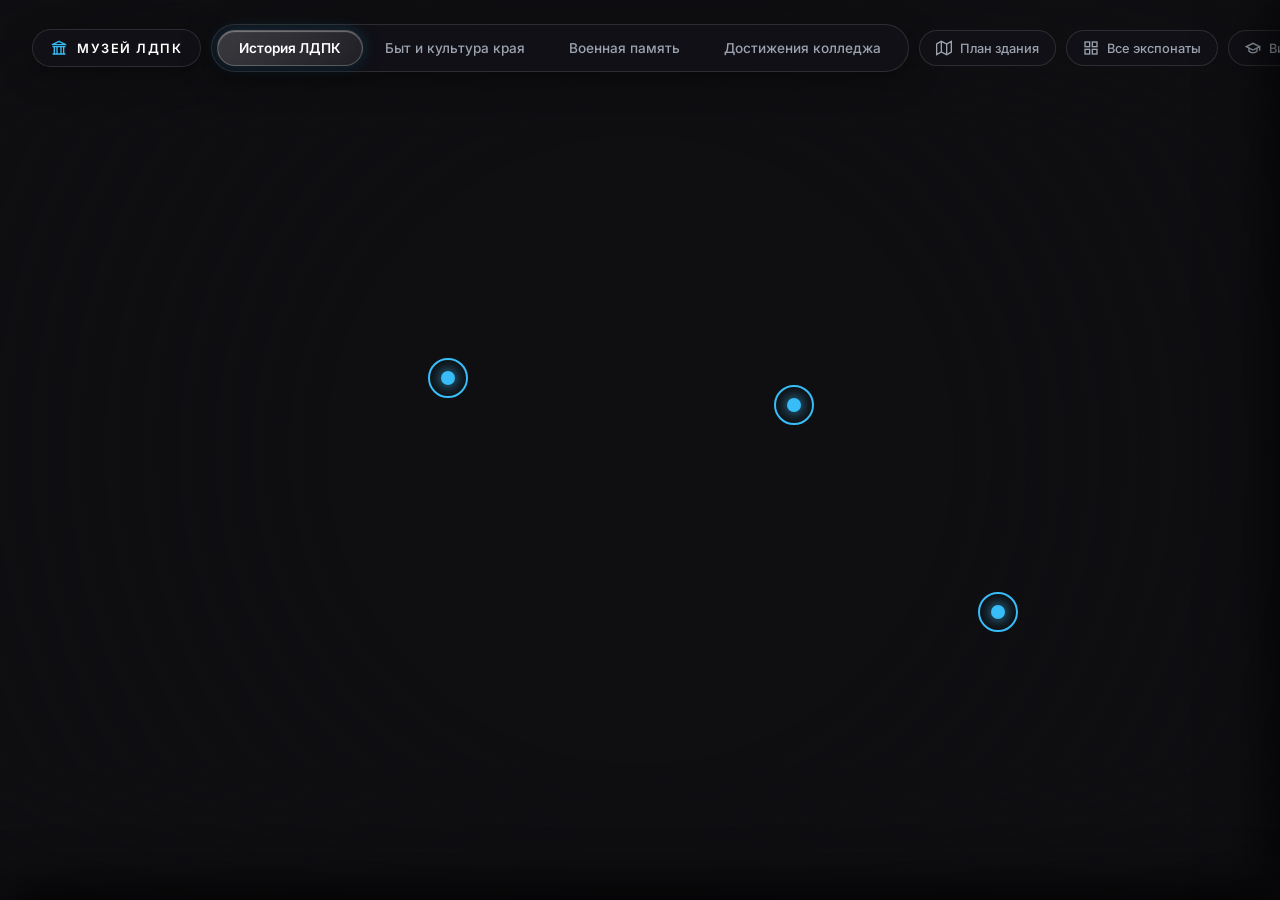
==== commit ff752f0f: "admin map setting (not done)" ====
--- a/index.html
+++ b/index.html
@@ -37,19 +37,39 @@
         <div class="nav-active-pill" id="nav-pill"></div>
       </nav>
 
-      <!-- Кнопка интерактивного плана залов -->
-      <button id="btn-open-map" class="header-action-btn" type="button" title="План экспозиции музея (Клавиша M)">
-        <svg class="header-btn-svg" viewBox="0 0 24 24" fill="none" stroke="currentColor" stroke-width="2" stroke-linecap="round" stroke-linejoin="round">
+      <!-- Кнопка 1: Интерактивный план здания -->
+      <button id="btn-open-map" class="header-action-btn" type="button" title="План здания (Клавиша M)">
+        <svg class="header-btn-svg" viewBox="0 0 24 24" fill="none" stroke="currentColor" stroke-width="2">
           <polygon points="1 6 1 22 8 18 16 22 23 18 23 2 16 6 8 2 1 6"></polygon>
           <line x1="8" y1="2" x2="8" y2="18"></line>
           <line x1="16" y1="6" x2="16" y2="22"></line>
         </svg>
-        <span class="header-btn-text">План залов</span>
-      </button>
-
-      <!-- Переключатель облегченной версии (Lite Mode) -->
+        <span class="header-btn-text">План здания</span>
+      </button>
+
+      <!-- Кнопка 2: Каталог экспонатов (Bottom Sheet) -->
+      <button id="btn-open-catalog" class="header-action-btn" type="button" title="Каталог всех экспонатов">
+        <svg class="header-btn-svg" viewBox="0 0 24 24" fill="none" stroke="currentColor" stroke-width="2">
+          <rect x="3" y="3" width="7" height="7"></rect>
+          <rect x="14" y="3" width="7" height="7"></rect>
+          <rect x="14" y="14" width="7" height="7"></rect>
+          <rect x="3" y="14" width="7" height="7"></rect>
+        </svg>
+        <span class="header-btn-text">Все экспонаты</span>
+      </button>
+
+      <!-- Кнопка 3: Викторина -->
+      <button id="btn-open-quiz" class="header-action-btn" type="button" title="Проверить знания по истории ЛДПК">
+        <svg class="header-btn-svg" viewBox="0 0 24 24" fill="none" stroke="currentColor" stroke-width="2">
+          <path d="M22 10v6M2 10l10-5 10 5-10 5z"></path>
+          <path d="M6 12v5c3 3 9 3 12 0v-5"></path>
+        </svg>
+        <span class="header-btn-text">Викторина</span>
+      </button>
+
+      <!-- Кнопка 4: Облегчённый режим (Lite Mode) -->
       <button id="btn-toggle-lite" class="header-action-btn" type="button" title="Переключить облегченный режим (экономия GPU)">
-        <svg class="header-btn-svg" viewBox="0 0 24 24" fill="none" stroke="currentColor" stroke-width="2" stroke-linecap="round" stroke-linejoin="round">
+        <svg class="header-btn-svg" viewBox="0 0 24 24" fill="none" stroke="currentColor" stroke-width="2">
           <polygon points="13 2 3 14 12 14 11 22 21 10 12 10 13 2"></polygon>
         </svg>
         <span id="lite-btn-text" class="header-btn-text">Lite</span>
@@ -60,7 +80,7 @@
         <span class="status-text">Онлайн</span>
       </div>
 
-      <!-- Вход в панель управления -->
+      <!-- Вход в панель администратора -->
       <a href="admin.html" class="admin-entry-link" title="Панель администратора музея">
         <svg class="admin-icon" viewBox="0 0 24 24" fill="none" stroke="currentColor" stroke-width="2">
           <circle cx="12" cy="12" r="3"></circle>
@@ -69,14 +89,14 @@
       </a>
     </header>
 
-    <!-- Всплывающая интерактивная мини-карта (Floor Plan) -->
+    <!-- Всплывающая интерактивная мини-карта здания (соотношение схемы 1:2) -->
     <div id="map-modal-backdrop" class="map-modal-backdrop" aria-hidden="true"></div>
     <section id="map-modal" class="map-modal" role="dialog" aria-modal="true" aria-labelledby="map-modal-heading" aria-hidden="true">
       <div class="map-modal-container">
         <header class="map-modal-header">
           <div class="map-title-wrapper">
-            <span class="map-tag">Архитектурный план</span>
-            <h2 id="map-modal-heading" class="map-modal-title">Интерактивная карта музея ЛДПК</h2>
+            <span class="map-tag">Архитектурная схема здания</span>
+            <h2 id="map-modal-heading" class="map-modal-title">План музея ЛДПК</h2>
           </div>
           <div class="map-header-tools">
             <span class="map-hotkey-badge">Горячая клавиша: <kbd>M</kbd></span>
@@ -84,143 +104,66 @@
           </div>
         </header>
 
-        <!-- Векторный архитектурный чертёж 4 залов колледжа -->
         <div class="map-canvas-wrapper">
-        <svg id="museum-svg-map" class="museum-svg-map" viewBox="0 0 920 600" preserveAspectRatio="xMidYMid meet">
+          <svg id="museum-svg-map" class="museum-svg-map vertical-plan" viewBox="0 0 420 800" preserveAspectRatio="xMidYMid meet">
             <defs>
-              <pattern id="floor-grid" width="24" height="24" patternUnits="userSpaceOnUse">
-                <path d="M 24 0 L 0 0 0 24" fill="none" stroke="rgba(255, 255, 255, 0.04)" stroke-width="1"/>
+              <pattern id="floor-grid-pattern" width="20" height="20" patternUnits="userSpaceOnUse">
+                <path d="M 20 0 L 0 0 0 20" fill="none" stroke="rgba(255, 255, 255, 0.04)" stroke-width="1"/>
               </pattern>
             </defs>
 
-            <!-- Фоновая сетка чертежа -->
-            <rect width="100%" height="100%" fill="url(#floor-grid)" rx="16" />
-
-            <!-- ==========================================
-                 ЗАЛ 1: ИСТОРИЯ ЛДПК (Вся верхняя секция)
-                 ========================================== -->
+            <rect width="100%" height="100%" fill="url(#floor-grid-pattern)" rx="12" />
+
+            <!-- КОМНАТА 1: История ЛДПК (Верхний широкий блок) -->
             <g class="map-hall-group" id="map-hall-college-history" data-hall-id="college-history" tabindex="0">
-              <rect x="40" y="30" width="840" height="190" rx="12" class="hall-polygon"/>
-              <line x1="40" y1="75" x2="880" y2="75" class="hall-divider-line"/>
-              <text x="65" y="60" class="hall-svg-title">01. ИСТОРИЯ ЛДПК</text>
-              <text x="855" y="60" class="hall-svg-epoch" text-anchor="end">1941–1990 гг.</text>
-              
-              <!-- Витрины Зала 1 -->
-              <g class="map-vitrine-node" data-hall-id="college-history" data-vitrine-id="vitrine-101" transform="translate(180, 135)">
-                <circle r="12" class="vitrine-node-circle"/>
-                <text y="4" class="vitrine-node-idx" text-anchor="middle">1</text>
-                <text y="28" class="vitrine-node-title" text-anchor="middle">ДКТ / ЛиДАМТ</text>
-              </g>
-              <g class="map-vitrine-node" data-hall-id="college-history" data-vitrine-id="vitrine-102" transform="translate(460, 135)">
-                <circle r="12" class="vitrine-node-circle"/>
-                <text y="4" class="vitrine-node-idx" text-anchor="middle">2</text>
-                <text y="28" class="vitrine-node-title" text-anchor="middle">Наставники</text>
-              </g>
-              <g class="map-vitrine-node" data-hall-id="college-history" data-vitrine-id="vitrine-103" transform="translate(740, 135)">
-                <circle r="12" class="vitrine-node-circle"/>
-                <text y="4" class="vitrine-node-idx" text-anchor="middle">3</text>
-                <text y="28" class="vitrine-node-title" text-anchor="middle">Арифмометр</text>
-              </g>
-              <g class="user-beacon-slot" id="beacon-college-history" transform="translate(65, 175)"></g>
-            </g>
-
-            <!-- Дверные проёмы из Зала 1 -->
-            <line x1="140" y1="219" x2="200" y2="219" class="hall-doorway" title="Проход между залом 1 и залом 4" />
-            <line x1="600" y1="219" x2="660" y2="219" class="hall-doorway" title="Проход между залом 1 и залом 2" />
-
-            <!-- ==========================================
-                 ЗАЛ 4: ДОСТИЖЕНИЯ ЛДПК (Левое вертикальное крыло)
-                 ========================================== -->
+              <rect x="20" y="20" width="380" height="230" rx="8" class="hall-polygon hall-1-poly"/>
+              <text x="40" y="55" class="hall-svg-room-num">I</text>
+              <text x="70" y="55" class="hall-svg-title">01. ИСТОРИЯ ЛДПК</text>
+              <text x="385" y="55" class="hall-svg-epoch" text-anchor="end">1941–1990 гг.</text>
+              <g class="user-beacon-slot" id="beacon-college-history" transform="translate(40, 80)"></g>
+            </g>
+
+            <!-- КОМНАТА 4: Достижения (Левый высокий вертикальный блок) -->
             <g class="map-hall-group" id="map-hall-achievements" data-hall-id="achievements" tabindex="0">
-              <rect x="40" y="240" width="340" height="330" rx="12" class="hall-polygon"/>
-              <line x1="40" y1="285" x2="380" y2="285" class="hall-divider-line"/>
-              <text x="65" y="270" class="hall-svg-title">04. ДОСТИЖЕНИЯ</text>
-              <text x="355" y="270" class="hall-svg-epoch" text-anchor="end">2015–2025 гг.</text>
-              
-              <!-- Витрины Зала 4 -->
-              <g class="map-vitrine-node" data-hall-id="achievements" data-vitrine-id="vitrine-401" transform="translate(210, 345)">
-                <circle r="12" class="vitrine-node-circle"/>
-                <text y="4" class="vitrine-node-idx" text-anchor="middle">1</text>
-                <text y="28" class="vitrine-node-title" text-anchor="middle">Профессионалитет</text>
-              </g>
-              <g class="map-vitrine-node" data-hall-id="achievements" data-vitrine-id="vitrine-402" transform="translate(130, 455)">
-                <circle r="12" class="vitrine-node-circle"/>
-                <text y="4" class="vitrine-node-idx" text-anchor="middle">2</text>
-                <text y="28" class="vitrine-node-title" text-anchor="middle">Алые паруса</text>
-              </g>
-              <g class="map-vitrine-node" data-hall-id="achievements" data-vitrine-id="vitrine-403" transform="translate(280, 455)">
-                <circle r="12" class="vitrine-node-circle"/>
-                <text y="4" class="vitrine-node-idx" text-anchor="middle">3</text>
-                <text y="28" class="vitrine-node-title" text-anchor="middle">Кубки</text>
-              </g>
-              <g class="user-beacon-slot" id="beacon-achievements" transform="translate(65, 535)"></g>
-            </g>
-
-            <!-- Дверной проход между Залом 4 и Залом 3 -->
-            <line x1="381" y1="480" x2="381" y2="530" class="hall-doorway" title="Проход между залом 4 и залом 3" />
-
-            <!-- ==========================================
-                 ЗАЛ 2: БЫТ И КУЛЬТУРА КРАЯ (Правое верхнее крыло)
-                 ========================================== -->
+              <rect x="20" y="260" width="155" height="520" rx="8" class="hall-polygon hall-4-poly"/>
+              <text x="40" y="295" class="hall-svg-room-num">4</text>
+              <text x="40" y="325" class="hall-svg-title-vertical">ДОСТИЖЕНИЯ</text>
+              <g class="user-beacon-slot" id="beacon-achievements" transform="translate(40, 355)"></g>
+            </g>
+
+            <!-- КОМНАТА 2: Быт и культура края (Правый верхний блок) -->
             <g class="map-hall-group" id="map-hall-region-history" data-hall-id="region-history" tabindex="0">
-              <rect x="400" y="240" width="480" height="175" rx="12" class="hall-polygon"/>
-              <line x1="400" y1="285" x2="880" y2="285" class="hall-divider-line"/>
-              <text x="425" y="270" class="hall-svg-title">02. БЫТ И КУЛЬТУРА КРАЯ</text>
-              <text x="855" y="270" class="hall-svg-epoch" text-anchor="end">XIX–XX вв.</text>
-              
-              <!-- Витрины Зала 2 -->
-              <g class="map-vitrine-node" data-hall-id="region-history" data-vitrine-id="vitrine-201" transform="translate(500, 345)">
-                <circle r="12" class="vitrine-node-circle"/>
-                <text y="4" class="vitrine-node-idx" text-anchor="middle">1</text>
-                <text y="28" class="vitrine-node-title" text-anchor="middle">Дулёвский фарфор (3D)</text>
-              </g>
-              <g class="map-vitrine-node" data-hall-id="region-history" data-vitrine-id="vitrine-202" transform="translate(660, 345)">
-                <circle r="12" class="vitrine-node-circle"/>
-                <text y="4" class="vitrine-node-idx" text-anchor="middle">2</text>
-                <text y="28" class="vitrine-node-title" text-anchor="middle">Радиола Вега</text>
-              </g>
-              <g class="map-vitrine-node" data-hall-id="region-history" data-vitrine-id="vitrine-203" transform="translate(800, 345)">
-                <circle r="12" class="vitrine-node-circle"/>
-                <text y="4" class="vitrine-node-idx" text-anchor="middle">3</text>
-                <text y="28" class="vitrine-node-title" text-anchor="middle">Самовар</text>
-              </g>
-              <g class="user-beacon-slot" id="beacon-region-history" transform="translate(425, 385)"></g>
-            </g>
-
-            <!-- Дверной проход между Залом 2 и Залом 3 -->
-            <line x1="600" y1="416" x2="660" y2="416" class="hall-doorway" title="Проход между залом 2 и залом 3" />
-
-            <!-- ==========================================
-                 ЗАЛ 3: ВОЕННАЯ ПАМЯТЬ (Правое нижнее крыло)
-                 ========================================== -->
+              <rect x="185" y="260" width="215" height="280" rx="8" class="hall-polygon hall-2-poly"/>
+              <text x="385" y="295" class="hall-svg-room-num" text-anchor="end">2</text>
+              <text x="205" y="295" class="hall-svg-title">02. БЫТ И КУЛЬТУРА</text>
+              <g class="user-beacon-slot" id="beacon-region-history" transform="translate(205, 325)"></g>
+            </g>
+
+            <!-- КОМНАТА 3: Военная память (Правый нижний блок) -->
             <g class="map-hall-group" id="map-hall-military-glory" data-hall-id="military-glory" tabindex="0">
-              <rect x="400" y="435" width="480" height="135" rx="12" class="hall-polygon"/>
-              <line x1="400" y1="475" x2="880" y2="475" class="hall-divider-line"/>
-              <text x="425" y="460" class="hall-svg-title">03. ВОЕННАЯ ПАМЯТЬ</text>
-              <text x="855" y="460" class="hall-svg-epoch" text-anchor="end">1941–1945 гг.</text>
-              
-              <!-- Витрины Зала 3 -->
-              <g class="map-vitrine-node" data-hall-id="military-glory" data-vitrine-id="vitrine-301" transform="translate(530, 515)">
-                <circle r="12" class="vitrine-node-circle"/>
-                <text y="4" class="vitrine-node-idx" text-anchor="middle">1</text>
-                <text y="28" class="vitrine-node-title" text-anchor="middle">Книга Памяти</text>
-              </g>
-              <g class="map-vitrine-node" data-hall-id="military-glory" data-vitrine-id="vitrine-302" transform="translate(730, 515)">
-                <circle r="12" class="vitrine-node-circle"/>
-                <text y="4" class="vitrine-node-idx" text-anchor="middle">2</text>
-                <text y="28" class="vitrine-node-title" text-anchor="middle">Труд в тылу</text>
-              </g>
-              <g class="user-beacon-slot" id="beacon-military-glory" transform="translate(425, 545)"></g>
-            </g>
+              <rect x="185" y="550" width="215" height="230" rx="8" class="hall-polygon hall-3-poly"/>
+              <text x="385" y="585" class="hall-svg-room-num" text-anchor="end">3</text>
+              <text x="205" y="585" class="hall-svg-title">03. ВОЕННАЯ ПАМЯТЬ</text>
+              <g class="user-beacon-slot" id="beacon-military-glory" transform="translate(205, 615)"></g>
+            </g>
+
+            <!-- Дверные проёмы со схемы -->
+            <line x1="50" y1="250" x2="105" y2="250" class="hall-doorway-pass" title="Проход Зал 1 - Зал 4" />
+            <line x1="250" y1="250" x2="310" y2="250" class="hall-doorway-pass" title="Проход Зал 1 - Зал 2" />
+            <line x1="250" y1="540" x2="310" y2="540" class="hall-doorway-pass" title="Проход Зал 2 - Зал 3" />
+            <line x1="175" y1="650" x2="175" y2="710" class="hall-doorway-pass vertical-door" title="Проход Зал 4 - Зал 3" />
+
+            <!-- Динамический слой витрин карты -->
+            <g id="map-dynamic-nodes-layer" class="map-dynamic-nodes-layer"></g>
           </svg>
         </div>
 
         <footer class="map-modal-footer">
           <div class="map-legend">
-            <span class="legend-item"><span class="legend-dot current"></span> Текущее местоположение</span>
-            <span class="legend-item"><span class="legend-dot vitrine"></span> Интерактивная витрина (клик открывает стенд)</span>
-          </div>
-          <p class="map-instructions">Нажмите на любой зал для телепортации или выберите нужный стенд на плане</p>
+            <span class="legend-item"><span class="legend-dot current"></span> Вы здесь</span>
+            <span class="legend-item"><span class="legend-dot vitrine"></span> Витрина</span>
+          </div>
+          <p class="map-instructions">Клик по витрине переносит в зал и открывает стенд</p>
         </footer>
       </div>
     </section>
@@ -231,7 +174,6 @@
     <!-- Выдвижная информационная панель витрины (Drawer) -->
     <aside id="exhibit-drawer" class="exhibit-drawer" aria-hidden="true" role="dialog" aria-labelledby="drawer-title">
       <div class="drawer-content">
-        <!-- Верхняя полоса управления -->
         <div class="drawer-header-bar">
           <div id="media-mode-toggle" class="media-mode-toggle hidden">
             <button type="button" class="mode-btn active" id="btn-mode-3d">🧊 3D Модель</button>
@@ -240,7 +182,6 @@
           <button id="drawer-close" class="drawer-close-btn" type="button" aria-label="Закрыть панель">&times;</button>
         </div>
 
-        <!-- Медиа-контейнер витрины -->
         <div class="drawer-media-box">
           <div id="model-3d-wrapper" class="model-3d-wrapper hidden">
             <model-viewer id="drawer-model"
@@ -304,6 +245,49 @@
       <div class="spinner"></div>
       <span class="loader-text" id="loader-status">Перемещение...</span>
     </div>
+
+    <!-- КАТАЛОГ ВСЕХ ЭКСПОНАТОВ (BOTTOM SHEET) -->
+    <div id="catalog-backdrop" class="catalog-backdrop" aria-hidden="true"></div>
+    <aside id="catalog-sheet" class="catalog-sheet" role="dialog" aria-modal="true" aria-labelledby="catalog-title" aria-hidden="true">
+      <div class="sheet-drag-handle-bar">
+        <div class="sheet-drag-handle"></div>
+      </div>
+      <header class="sheet-header">
+        <div class="sheet-title-box">
+          <span class="sheet-badge">ФОНДЫ МУЗЕЯ ЛДПК</span>
+          <h2 id="catalog-title" class="sheet-title">Каталог всех витрин и экспонатов</h2>
+        </div>
+        <div class="sheet-controls">
+          <div class="sheet-filter-chips" id="catalog-filters">
+            <button class="filter-chip active" type="button" data-filter="all">Все витрины</button>
+            <button class="filter-chip" type="button" data-filter="college-history">01. История ЛДПК</button>
+            <button class="filter-chip" type="button" data-filter="region-history">02. Быт и культура</button>
+            <button class="filter-chip" type="button" data-filter="military-glory">03. Военная память</button>
+            <button class="filter-chip" type="button" data-filter="achievements">04. Достижения</button>
+          </div>
+          <button id="catalog-close-btn" class="sheet-close-btn" type="button" aria-label="Закрыть каталог">&times;</button>
+        </div>
+      </header>
+      <div class="sheet-body">
+        <div id="catalog-grid" class="catalog-grid"></div>
+      </div>
+    </aside>
+
+    <!-- МОДУЛЬ ВИКТОРИНЫ (QUIZ MODAL) -->
+    <div id="quiz-backdrop" class="quiz-backdrop" aria-hidden="true"></div>
+    <section id="quiz-modal" class="quiz-modal" role="dialog" aria-modal="true" aria-labelledby="quiz-modal-title" aria-hidden="true">
+      <div class="quiz-modal-container">
+        <header class="quiz-header">
+          <div class="quiz-header-badge-box">
+            <span class="quiz-badge">ОБРАЗОВАТЕЛЬНЫЙ ТРЕК</span>
+            <h2 id="quiz-modal-title" class="quiz-title">Викторина: Знаток истории ЛДПК</h2>
+          </div>
+          <button id="quiz-close-btn" class="quiz-close-btn" type="button" aria-label="Закрыть тест">&times;</button>
+        </header>
+
+        <div id="quiz-body" class="quiz-body"></div>
+      </div>
+    </section>
   </div>
 
   <script src="app.js" type="module"></script>
--- a/styles.css
+++ b/styles.css
@@ -1161,6 +1161,32 @@
 body.lite-mode .ripple-ring {
   animation: none !important;
   display: none !important;
+}
+/* Дополнительные правила Lite Mode для Каталога и Викторины */
+body.lite-mode .catalog-sheet,
+body.lite-mode .quiz-modal {
+  background: #101016 !important;
+  backdrop-filter: none !important;
+  box-shadow: 0 0 0 1px #2e2e3e !important;
+}
+
+body.lite-mode .catalog-card {
+  box-shadow: none !important;
+  transform: none !important;
+}
+
+body.lite-mode .catalog-card:hover {
+  transform: none !important;
+  box-shadow: none !important;
+  border-color: var(--color-accent) !important;
+}
+
+body.lite-mode .quiz-progress-fill {
+  background: var(--color-accent) !important;
+}
+
+body.lite-mode .quiz-explanation-box {
+  animation: none !important;
 }
 
 /* АНИМАЦИИ */
@@ -1226,4 +1252,616 @@
   .map-instructions, .map-hotkey-badge {
     display: none;
   }
+}
+
+/* ==========================================================================
+   ФИЧА 1: КАТАЛОГ ЭКСПОНАТОВ СНИЗУ (BOTTOM SHEET)
+   ========================================================================== */
+.catalog-backdrop {
+  position: absolute;
+  inset: 0;
+  background: rgba(0, 0, 0, 0.65);
+  backdrop-filter: blur(6px);
+  z-index: 55;
+  opacity: 0;
+  pointer-events: none;
+  transition: opacity 0.4s ease;
+}
+
+.catalog-backdrop.active {
+  opacity: 1;
+  pointer-events: auto;
+}
+
+.catalog-sheet {
+  position: absolute;
+  bottom: 0;
+  left: 0;
+  right: 0;
+  height: 60vh;
+  min-height: 480px;
+  max-height: 80vh;
+  background: rgba(18, 18, 24, 0.96);
+  backdrop-filter: blur(28px);
+  border-top: 1px solid var(--color-glass-border);
+  border-radius: 24px 24px 0 0;
+  box-shadow: 0 -15px 50px rgba(0, 0, 0, 0.8);
+  z-index: 58;
+  display: flex;
+  flex-direction: column;
+  transform: translateY(100%);
+  transition: transform 0.5s cubic-bezier(0.16, 1, 0.3, 1);
+  overflow: hidden;
+}
+
+.catalog-sheet.active {
+  transform: translateY(0);
+}
+
+.sheet-drag-handle-bar {
+  display: flex;
+  justify-content: center;
+  padding: 10px 0 4px 0;
+  flex-shrink: 0;
+}
+
+.sheet-drag-handle {
+  width: 44px;
+  height: 4px;
+  border-radius: 2px;
+  background: rgba(255, 255, 255, 0.2);
+}
+
+.sheet-header {
+  display: flex;
+  align-items: center;
+  justify-content: space-between;
+  padding: 10px 28px 16px 28px;
+  border-bottom: 1px solid var(--color-glass-border);
+  flex-shrink: 0;
+  gap: 16px;
+  flex-wrap: wrap;
+}
+
+.sheet-title-box {
+  display: flex;
+  flex-direction: column;
+  gap: 2px;
+}
+
+.sheet-badge {
+  font-size: 0.7rem;
+  letter-spacing: 0.12em;
+  color: var(--color-accent);
+  font-weight: 700;
+  text-transform: uppercase;
+}
+
+.sheet-title {
+  font-size: 1.25rem;
+  font-weight: 600;
+  color: #fff;
+}
+
+.sheet-controls {
+  display: flex;
+  align-items: center;
+  gap: 12px;
+}
+
+.sheet-filter-chips {
+  display: flex;
+  align-items: center;
+  gap: 6px;
+  overflow-x: auto;
+  max-width: 60vw;
+  padding-bottom: 2px;
+}
+
+.filter-chip {
+  background: rgba(255, 255, 255, 0.06);
+  border: 1px solid var(--color-glass-border);
+  color: var(--color-text-muted);
+  font-family: var(--font-main);
+  font-size: 0.75rem;
+  font-weight: 500;
+  padding: 6px 12px;
+  border-radius: 9999px;
+  cursor: pointer;
+  white-space: nowrap;
+  transition: all 0.2s ease;
+}
+
+.filter-chip:hover {
+  color: #fff;
+  border-color: rgba(255, 255, 255, 0.25);
+}
+
+.filter-chip.active {
+  background: rgba(56, 189, 248, 0.2);
+  border-color: var(--color-accent);
+  color: #fff;
+  font-weight: 600;
+}
+
+.sheet-close-btn {
+  width: 34px;
+  height: 34px;
+  background: rgba(255, 255, 255, 0.08);
+  border: 1px solid var(--color-glass-border);
+  border-radius: 50%;
+  color: var(--color-text-main);
+  font-size: 1.3rem;
+  cursor: pointer;
+  display: flex;
+  align-items: center;
+  justify-content: center;
+  transition: all 0.2s ease;
+  flex-shrink: 0;
+}
+
+.sheet-close-btn:hover {
+  background: rgba(255, 255, 255, 0.2);
+  transform: rotate(90deg);
+}
+
+.sheet-body {
+  flex: 1;
+  overflow-y: auto;
+  padding: 24px 28px 32px 28px;
+}
+
+.catalog-grid {
+  display: grid;
+  grid-template-columns: repeat(auto-fill, minmax(280px, 1fr));
+  gap: 18px;
+}
+
+.catalog-card {
+  display: flex;
+  flex-direction: column;
+  background: rgba(255, 255, 255, 0.03);
+  border: 1px solid var(--color-glass-border);
+  border-radius: 14px;
+  overflow: hidden;
+  cursor: pointer;
+  transition: transform 0.25s ease, border-color 0.25s ease, box-shadow 0.25s ease;
+}
+
+.catalog-card:hover {
+  transform: translateY(-4px);
+  border-color: var(--color-accent);
+  box-shadow: 0 10px 25px rgba(0, 0, 0, 0.5), 0 0 15px rgba(var(--color-accent-rgb), 0.2);
+}
+
+.card-media-box {
+  position: relative;
+  width: 100%;
+  height: 150px;
+  background: #09090d;
+}
+
+.card-img {
+  width: 100%;
+  height: 100%;
+  object-fit: cover;
+}
+
+.card-hall-badge {
+  position: absolute;
+  top: 10px;
+  left: 10px;
+  background: rgba(18, 18, 24, 0.85);
+  backdrop-filter: blur(8px);
+  border: 1px solid var(--color-glass-border);
+  color: var(--color-accent);
+  padding: 3px 8px;
+  border-radius: 6px;
+  font-size: 0.7rem;
+  font-weight: 600;
+}
+
+.card-3d-badge {
+  position: absolute;
+  top: 10px;
+  right: 10px;
+  background: rgba(212, 175, 55, 0.2);
+  border: 1px solid var(--color-gold);
+  color: var(--color-gold);
+  padding: 3px 8px;
+  border-radius: 6px;
+  font-size: 0.7rem;
+  font-weight: 700;
+}
+
+.card-content {
+  padding: 14px;
+  display: flex;
+  flex-direction: column;
+  flex: 1;
+}
+
+.card-title {
+  font-size: 0.95rem;
+  font-weight: 600;
+  color: #fff;
+  margin-bottom: 6px;
+  line-height: 1.35;
+}
+
+.card-epoch {
+  font-size: 0.75rem;
+  color: var(--color-gold);
+  margin-bottom: 8px;
+  font-weight: 500;
+}
+
+.card-desc {
+  font-size: 0.8rem;
+  color: var(--color-text-muted);
+  line-height: 1.45;
+  display: -webkit-box;
+  line-clamp: 2;
+  -webkit-line-clamp: 2;
+  -webkit-box-orient: vertical;
+  overflow: hidden;
+  margin-bottom: 12px;
+}
+
+.card-action-btn {
+  margin-top: auto;
+  padding: 8px 12px;
+  background: rgba(56, 189, 248, 0.12);
+  border: 1px solid rgba(var(--color-accent-rgb), 0.3);
+  border-radius: 8px;
+  color: var(--color-accent);
+  font-family: var(--font-main);
+  font-size: 0.75rem;
+  font-weight: 600;
+  text-align: center;
+  transition: all 0.2s ease;
+}
+
+.catalog-card:hover .card-action-btn {
+  background: var(--color-accent);
+  color: #0c0c0e;
+}
+
+/* ==========================================================================
+   ФИЧА 2: МОДУЛЬ ВИКТОРИНЫ (QUIZ MODAL)
+   ========================================================================== */
+.quiz-backdrop {
+  position: absolute;
+  inset: 0;
+  background: rgba(0, 0, 0, 0.75);
+  backdrop-filter: blur(10px);
+  z-index: 62;
+  opacity: 0;
+  pointer-events: none;
+  transition: opacity 0.4s ease;
+}
+
+.quiz-backdrop.active {
+  opacity: 1;
+  pointer-events: auto;
+}
+
+.quiz-modal {
+  position: absolute;
+  top: 50%;
+  left: 50%;
+  transform: translate(-50%, -46%) scale(0.96);
+  width: 90vw;
+  max-width: 640px;
+  background: rgba(18, 18, 24, 0.96);
+  backdrop-filter: blur(28px);
+  border: 1px solid var(--color-glass-border);
+  box-shadow: 0 25px 60px rgba(0, 0, 0, 0.85), 0 0 30px rgba(var(--color-accent-rgb), 0.2);
+  border-radius: 20px;
+  z-index: 65;
+  opacity: 0;
+  pointer-events: none;
+  transition: transform 0.4s cubic-bezier(0.16, 1, 0.3, 1), opacity 0.4s ease;
+  overflow: hidden;
+}
+
+.quiz-modal.active {
+  opacity: 1;
+  pointer-events: auto;
+  transform: translate(-50%, -50%) scale(1);
+}
+
+.quiz-modal-container {
+  display: flex;
+  flex-direction: column;
+  padding: 24px 28px;
+}
+
+.quiz-header {
+  display: flex;
+  align-items: center;
+  justify-content: space-between;
+  border-bottom: 1px solid var(--color-glass-border);
+  padding-bottom: 16px;
+  margin-bottom: 20px;
+}
+
+.quiz-badge {
+  font-size: 0.7rem;
+  letter-spacing: 0.12em;
+  color: var(--color-gold);
+  font-weight: 700;
+  text-transform: uppercase;
+}
+
+.quiz-title {
+  font-size: 1.25rem;
+  font-weight: 600;
+  color: #fff;
+  margin-top: 2px;
+}
+
+.quiz-close-btn {
+  width: 36px;
+  height: 36px;
+  background: rgba(255, 255, 255, 0.08);
+  border: 1px solid var(--color-glass-border);
+  border-radius: 50%;
+  color: var(--color-text-main);
+  font-size: 1.4rem;
+  cursor: pointer;
+  display: flex;
+  align-items: center;
+  justify-content: center;
+  transition: all 0.2s ease;
+}
+
+.quiz-close-btn:hover {
+  background: rgba(255, 255, 255, 0.2);
+  transform: rotate(90deg);
+}
+
+.quiz-progress-bar-wrap {
+  width: 100%;
+  height: 6px;
+  background: rgba(255, 255, 255, 0.08);
+  border-radius: 3px;
+  margin-bottom: 16px;
+  overflow: hidden;
+}
+
+.quiz-progress-fill {
+  height: 100%;
+  background: linear-gradient(90deg, var(--color-accent) 0%, #a855f7 100%);
+  transition: width 0.35s ease;
+}
+
+.quiz-question-number {
+  font-size: 0.8rem;
+  color: var(--color-accent);
+  font-weight: 600;
+  margin-bottom: 6px;
+}
+
+.quiz-question-text {
+  font-size: 1.1rem;
+  font-weight: 600;
+  color: #fff;
+  line-height: 1.4;
+  margin-bottom: 20px;
+}
+
+.quiz-options-list {
+  display: flex;
+  flex-direction: column;
+  gap: 10px;
+  margin-bottom: 20px;
+}
+
+.quiz-option-btn {
+  width: 100%;
+  text-align: left;
+  padding: 12px 18px;
+  background: rgba(255, 255, 255, 0.04);
+  border: 1px solid var(--color-glass-border);
+  border-radius: 12px;
+  color: var(--color-text-main);
+  font-family: var(--font-main);
+  font-size: 0.9rem;
+  cursor: pointer;
+  transition: all 0.2s ease;
+  line-height: 1.35;
+}
+
+.quiz-option-btn:hover:not(:disabled) {
+  background: rgba(255, 255, 255, 0.1);
+  border-color: var(--color-accent);
+  transform: translateX(4px);
+}
+
+.quiz-option-btn.correct {
+  background: rgba(16, 185, 129, 0.25) !important;
+  border-color: #10b981 !important;
+  color: #fff !important;
+  font-weight: 600;
+}
+
+.quiz-option-btn.wrong {
+  background: rgba(239, 68, 68, 0.25) !important;
+  border-color: #ef4444 !important;
+  color: #fca5a5 !important;
+}
+
+.quiz-explanation-box {
+  padding: 12px 16px;
+  background: rgba(255, 255, 255, 0.04);
+  border-left: 3px solid var(--color-accent);
+  border-radius: 0 10px 10px 0;
+  font-size: 0.85rem;
+  color: var(--color-text-muted);
+  line-height: 1.45;
+  margin-bottom: 20px;
+  animation: fadeIn 0.3s ease;
+}
+
+.quiz-next-btn {
+  width: 100%;
+  padding: 12px 20px;
+  background: var(--color-accent);
+  border: none;
+  border-radius: 10px;
+  color: #0c0c0e;
+  font-family: var(--font-main);
+  font-size: 0.95rem;
+  font-weight: 700;
+  cursor: pointer;
+  transition: all 0.2s ease;
+}
+
+.quiz-next-btn:hover {
+  background: #7dd3fc;
+  box-shadow: 0 0 18px rgba(var(--color-accent-rgb), 0.4);
+}
+
+.quiz-result-box {
+  display: flex;
+  flex-direction: column;
+  align-items: center;
+  text-align: center;
+  padding: 20px 0 10px 0;
+}
+
+.quiz-result-score-circle {
+  width: 96px;
+  height: 96px;
+  border-radius: 50%;
+  border: 3px solid var(--color-accent);
+  box-shadow: 0 0 25px rgba(var(--color-accent-rgb), 0.3);
+  display: flex;
+  align-items: center;
+  justify-content: center;
+  font-size: 2rem;
+  font-weight: 700;
+  color: #fff;
+  margin-bottom: 16px;
+}
+
+.quiz-result-title {
+  font-size: 1.3rem;
+  color: #fff;
+  font-weight: 700;
+  margin-bottom: 8px;
+}
+
+.quiz-result-desc {
+  font-size: 0.9rem;
+  color: var(--color-text-muted);
+  max-width: 440px;
+  line-height: 1.5;
+  margin-bottom: 24px;
+}
+
+/* ==========================================================================
+   ФИЧА 3: ВЕРТИКАЛЬНАЯ АРХИТЕКТУРНАЯ КАРТА И РЕЖИМ РАССТАНОВКИ
+   ========================================================================== */
+.vertical-plan {
+  max-height: 58vh;
+  margin: 0 auto;
+}
+
+.hall-1-poly {
+  fill: rgba(146, 110, 68, 0.28);
+  stroke: rgba(212, 175, 55, 0.4);
+}
+
+.hall-4-poly {
+  fill: rgba(139, 58, 68, 0.28);
+  stroke: rgba(239, 68, 68, 0.4);
+}
+
+.hall-2-poly {
+  fill: rgba(100, 116, 139, 0.28);
+  stroke: rgba(148, 163, 184, 0.4);
+}
+
+.hall-3-poly {
+  fill: rgba(71, 98, 120, 0.28);
+  stroke: rgba(96, 165, 250, 0.4);
+}
+
+.hall-svg-room-num {
+  fill: rgba(255, 255, 255, 0.4);
+  font-family: var(--font-main);
+  font-size: 24px;
+  font-weight: 800;
+  pointer-events: none;
+}
+
+.hall-svg-title-vertical {
+  fill: #e2e8f0;
+  font-family: var(--font-main);
+  font-size: 12px;
+  font-weight: 700;
+  letter-spacing: 0.08em;
+  pointer-events: none;
+}
+
+.hall-doorway-pass {
+  stroke: #ffffff;
+  stroke-width: 4;
+  stroke-dasharray: none;
+  opacity: 0.9;
+}
+
+.btn-map-tool {
+  background: rgba(255, 255, 255, 0.08);
+  border: 1px solid var(--color-glass-border);
+  color: var(--color-text-main);
+  padding: 6px 12px;
+  border-radius: 8px;
+  font-family: var(--font-main);
+  font-size: 0.75rem;
+  font-weight: 600;
+  cursor: pointer;
+  transition: all 0.2s ease;
+}
+
+.btn-map-tool:hover {
+  background: rgba(255, 255, 255, 0.16);
+  border-color: var(--color-accent);
+}
+
+.btn-map-tool.active {
+  background: var(--color-accent);
+  color: #0c0c0e;
+}
+
+.btn-map-tool.hidden, .map-editor-hint.hidden {
+  display: none !important;
+}
+
+.map-editor-hint {
+  padding: 8px 14px;
+  background: rgba(212, 175, 55, 0.15);
+  border: 1px solid var(--color-gold);
+  border-radius: 8px;
+  font-size: 0.75rem;
+  color: #fef08a;
+}
+
+.legend-dot.active-edit {
+  background: #f59e0b;
+  box-shadow: 0 0 6px #f59e0b;
+}
+
+.map-vitrine-node.selected-edit .vitrine-node-circle {
+  fill: #f59e0b !important;
+  stroke: #ffffff !important;
+  r: 16px !important;
+  filter: drop-shadow(0 0 10px #f59e0b);
+}
+
+@keyframes fadeIn {
+  from { opacity: 0; transform: translateY(4px); }
+  to { opacity: 1; transform: translateY(0); }
 }
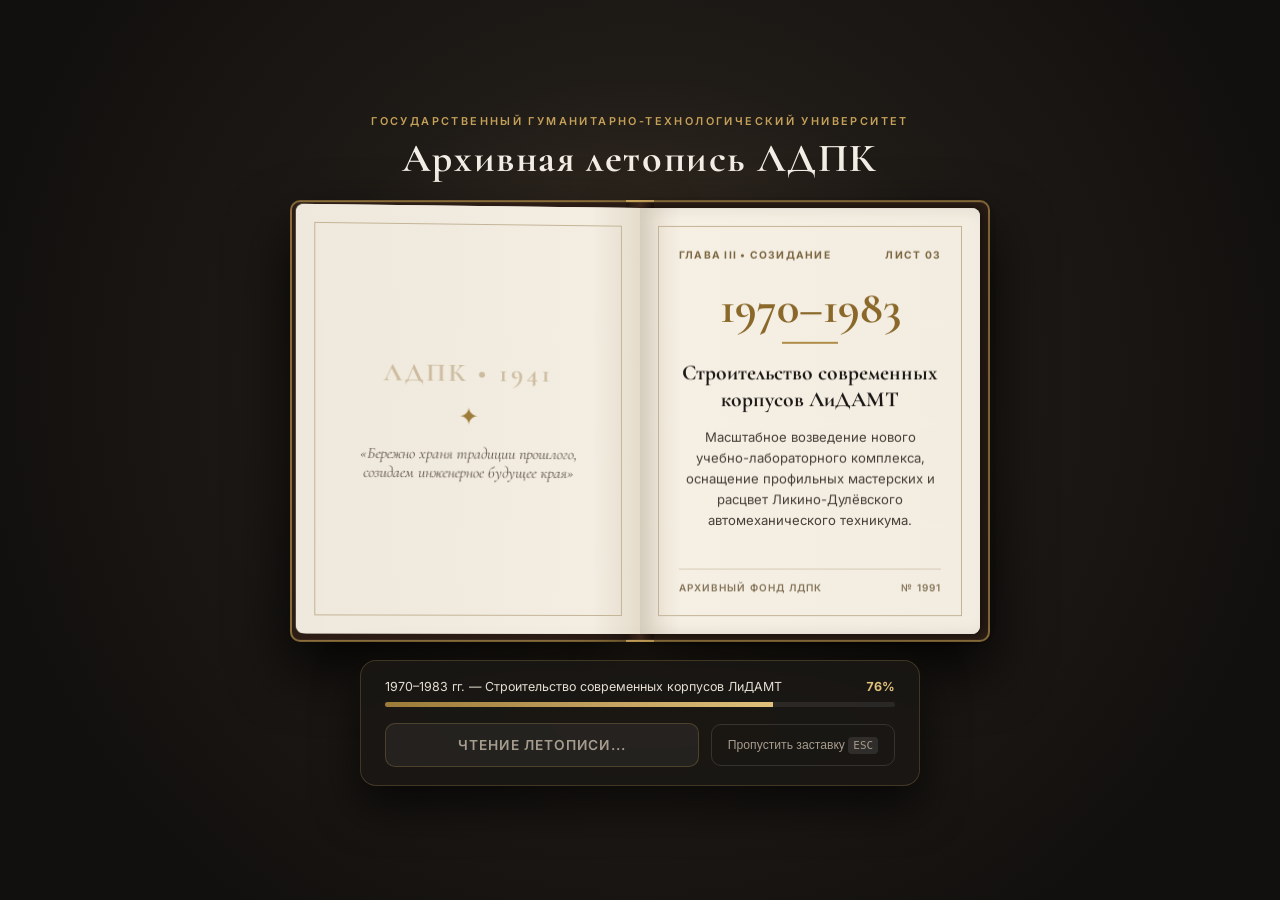
==== commit d1341fd1: "new visual" ====
--- a/index.html
+++ b/index.html
@@ -6,6 +6,7 @@
   <meta name="viewport" content="width=device-width, initial-scale=1.0">
   <title>Виртуальный Музей ЛДПК | Интерактивная экспозиция</title>
   <link rel="stylesheet" href="styles.css">
+  <link rel="stylesheet" href="museum-v2.css">
   <link rel="preconnect" href="https://fonts.googleapis.com">
   <link rel="preconnect" href="https://fonts.gstatic.com" crossorigin>
   <link href="https://fonts.googleapis.com/css2?family=Inter:wght@300;400;500;600;700&display=swap" rel="stylesheet">
--- a/styles.css
+++ b/styles.css
@@ -1864,4 +1864,1427 @@
 @keyframes fadeIn {
   from { opacity: 0; transform: translateY(4px); }
   to { opacity: 1; transform: translateY(0); }
+}
+
+/* ==========================================================================
+   МОДУЛЬ 1: АТМОСФЕРНЫЙ СЛОЙ ЧАСТИЦ (AMBIENT DUST STAGE)
+   ========================================================================== */
+.ambient-dust-canvas {
+  position: absolute;
+  inset: 0;
+  width: 100%;
+  height: 100%;
+  pointer-events: none;
+  z-index: 3; /* Поверх панорамы (1) и виньетки (2), но под хотспотами (10) */
+  transition: opacity 0.6s ease;
+}
+
+body.lite-mode .ambient-dust-canvas {
+  display: none !important;
+  opacity: 0 !important;
+}
+
+/* ==========================================================================
+   МОДУЛЬ 2: КИНОШНЫЙ ИНТРО-ПРЕЛОАДЕР ВРЕМЕНИ (TIME-VAULT PRELOADER)
+   ========================================================================== */
+.vault-preloader {
+  position: fixed;
+  inset: 0;
+  width: 100vw;
+  height: 100vh;
+  z-index: 9999;
+  display: flex;
+  align-items: center;
+  justify-content: center;
+  overflow: hidden;
+  user-select: none;
+}
+
+/* Кинематографичные шторки (Letterbox / Iris Split) */
+.vault-shutter {
+  position: absolute;
+  left: 0;
+  width: 100%;
+  height: 50.5%;
+  background: radial-gradient(circle at 50% 50%, #15151e 0%, var(--color-bg-base) 100%);
+  z-index: 1;
+  transition: transform 1.05s cubic-bezier(0.77, 0, 0.175, 1);
+  will-change: transform;
+}
+
+.vault-shutter-top {
+  top: 0;
+  border-bottom: 1px solid rgba(56, 189, 248, 0.25);
+}
+
+.vault-shutter-bottom {
+  bottom: 0;
+  border-top: 1px solid rgba(212, 175, 55, 0.25);
+}
+
+.vault-grid-overlay {
+  position: absolute;
+  inset: 0;
+  background-image: 
+    linear-gradient(rgba(255, 255, 255, 0.025) 1px, transparent 1px),
+    linear-gradient(90deg, rgba(255, 255, 255, 0.025) 1px, transparent 1px);
+  background-size: 36px 36px;
+  pointer-events: none;
+}
+
+/* Лазерная линия стыка шторок */
+.vault-laser-seam {
+  position: absolute;
+  top: 50%;
+  left: 50%;
+  transform: translate(-50%, -50%) scaleX(0);
+  width: 100%;
+  height: 2px;
+  background: linear-gradient(90deg, transparent 0%, var(--color-accent) 25%, #ffffff 50%, var(--color-gold) 75%, transparent 100%);
+  box-shadow: 0 0 25px var(--color-accent), 0 0 45px var(--color-gold);
+  z-index: 2;
+  opacity: 0;
+  transition: transform 0.45s ease, opacity 0.45s ease;
+}
+
+.vault-preloader.vault-ready .vault-laser-seam {
+  transform: translate(-50%, -50%) scaleX(0.85);
+  opacity: 0.65;
+}
+
+/* Состояние открытия шторок */
+.vault-preloader.vault-opening {
+  pointer-events: none;
+}
+
+.vault-preloader.vault-opening .vault-laser-seam {
+  transform: translate(-50%, -50%) scaleX(1);
+  height: 4px;
+  opacity: 1;
+  transition: opacity 0.3s ease 0.2s, transform 0.25s ease;
+}
+
+.vault-preloader.vault-opening .vault-shutter-top {
+  transform: translateY(-102%);
+}
+
+.vault-preloader.vault-opening .vault-shutter-bottom {
+  transform: translateY(102%);
+}
+
+.vault-preloader.vault-opening .vault-hud-card {
+  opacity: 0;
+  transform: scale(1.08);
+  filter: blur(10px);
+}
+
+.vault-preloader.vault-opening .vault-laser-seam {
+  opacity: 0;
+}
+
+/* Центральная HUD-капсула из темного стекла */
+.vault-hud-card {
+  position: relative;
+  z-index: 3;
+  width: 92vw;
+  max-width: 620px;
+  padding: 32px 36px;
+  background: rgba(18, 18, 24, 0.82);
+  backdrop-filter: blur(24px);
+  -webkit-backdrop-filter: blur(24px);
+  border: 1px solid rgba(255, 255, 255, 0.14);
+  border-radius: 20px;
+  box-shadow: 0 25px 70px rgba(0, 0, 0, 0.85), 0 0 40px rgba(56, 189, 248, 0.12);
+  transition: opacity 0.45s ease, transform 0.55s cubic-bezier(0.16, 1, 0.3, 1), filter 0.45s ease;
+}
+
+/* Декоративные угловые скобки видоискателя */
+.hud-corner {
+  position: absolute;
+  width: 14px;
+  height: 14px;
+  border-color: var(--color-accent);
+  border-style: solid;
+  pointer-events: none;
+}
+.hud-corner.tl { top: 10px; left: 10px; border-width: 2px 0 0 2px; }
+.hud-corner.tr { top: 10px; right: 10px; border-width: 2px 2px 0 0; }
+.hud-corner.bl { bottom: 10px; left: 10px; border-width: 0 0 2px 2px; border-color: var(--color-gold); }
+.hud-corner.br { bottom: 10px; right: 10px; border-width: 0 2px 2px 0; border-color: var(--color-gold); }
+
+.vault-hud-topbar {
+  display: flex;
+  align-items: center;
+  justify-content: space-between;
+  gap: 12px;
+  padding-bottom: 14px;
+  border-bottom: 1px solid rgba(255, 255, 255, 0.08);
+  margin-bottom: 14px;
+}
+
+.vault-coords {
+  display: flex;
+  align-items: center;
+  gap: 8px;
+  font-size: 0.72rem;
+  font-weight: 600;
+  letter-spacing: 0.12em;
+  color: var(--color-text-muted);
+}
+
+.coords-dot {
+  width: 7px;
+  height: 7px;
+  border-radius: 50%;
+  background: var(--color-accent);
+  box-shadow: 0 0 8px var(--color-accent);
+  animation: blink 1s infinite alternate;
+}
+
+.vault-sound-btn {
+  display: inline-flex;
+  align-items: center;
+  gap: 6px;
+  padding: 5px 12px;
+  background: rgba(255, 255, 255, 0.06);
+  border: 1px solid rgba(255, 255, 255, 0.14);
+  border-radius: 9999px;
+  color: var(--color-accent);
+  font-family: var(--font-main);
+  font-size: 0.7rem;
+  font-weight: 700;
+  letter-spacing: 0.08em;
+  cursor: pointer;
+  transition: all 0.2s ease;
+}
+
+.vault-sound-btn:hover {
+  background: rgba(56, 189, 248, 0.15);
+  border-color: var(--color-accent);
+}
+
+.vault-sound-btn.muted {
+  color: var(--color-text-muted);
+  border-color: rgba(255, 255, 255, 0.08);
+}
+
+.vault-data-stream {
+  display: flex;
+  align-items: center;
+  justify-content: space-between;
+  font-size: 0.7rem;
+  font-family: monospace;
+  color: var(--color-gold);
+  letter-spacing: 0.08em;
+  margin-bottom: 18px;
+}
+
+.stream-bars {
+  display: inline-flex;
+  gap: 3px;
+  align-items: flex-end;
+  height: 12px;
+}
+
+.stream-bars i {
+  display: block;
+  width: 3px;
+  height: 100%;
+  background: var(--color-accent);
+  opacity: 0.7;
+  animation: eq-bounce 0.6s infinite ease-in-out alternate;
+}
+.stream-bars i:nth-child(2) { animation-delay: 0.1s; }
+.stream-bars i:nth-child(3) { animation-delay: 0.25s; background: var(--color-gold); }
+.stream-bars i:nth-child(4) { animation-delay: 0.4s; }
+.stream-bars i:nth-child(5) { animation-delay: 0.15s; background: var(--color-gold); }
+.stream-bars i:nth-child(6) { animation-delay: 0.35s; }
+
+/* Крупный счетчик эпохи */
+.vault-year-display {
+  text-align: center;
+  padding: 12px 0 22px 0;
+}
+
+.year-sub-caption {
+  font-size: 0.7rem;
+  letter-spacing: 0.2em;
+  color: var(--color-text-muted);
+  font-weight: 600;
+  margin-bottom: 6px;
+}
+
+.year-digits-row {
+  display: flex;
+  align-items: baseline;
+  justify-content: center;
+  gap: 12px;
+}
+
+.vault-year-number {
+  font-size: clamp(3.6rem, 8vw, 5.4rem);
+  font-weight: 800;
+  line-height: 1;
+  letter-spacing: -0.02em;
+  font-variant-numeric: tabular-nums;
+  background: linear-gradient(135deg, #ffffff 0%, var(--color-accent) 55%, var(--color-gold) 100%);
+  -webkit-background-clip: text;
+  background-clip: text;
+  -webkit-text-fill-color: transparent;
+  filter: drop-shadow(0 0 25px rgba(56, 189, 248, 0.28));
+}
+
+.vault-year-suffix {
+  font-size: 1rem;
+  font-weight: 700;
+  letter-spacing: 0.18em;
+  color: var(--color-gold);
+}
+
+.vault-milestone-text {
+  margin-top: 12px;
+  min-height: 2.6em;
+  display: flex;
+  align-items: center;
+  justify-content: center;
+  font-size: 0.9rem;
+  font-weight: 500;
+  color: #e2e8f0;
+  line-height: 1.4;
+}
+
+/* Прогресс-бар */
+.vault-progress-section {
+  margin-bottom: 24px;
+}
+
+.vault-progress-labels {
+  display: flex;
+  justify-content: space-between;
+  align-items: center;
+  font-size: 0.7rem;
+  font-weight: 600;
+  letter-spacing: 0.06em;
+  color: var(--color-text-muted);
+  margin-bottom: 8px;
+}
+
+.vault-percent-value {
+  color: var(--color-accent);
+  font-variant-numeric: tabular-nums;
+  font-weight: 700;
+}
+
+.vault-progress-track {
+  width: 100%;
+  height: 6px;
+  background: rgba(255, 255, 255, 0.07);
+  border-radius: 9999px;
+  overflow: hidden;
+  border: 1px solid rgba(255, 255, 255, 0.08);
+}
+
+.vault-progress-fill {
+  width: 0%;
+  height: 100%;
+  background: linear-gradient(90deg, var(--color-accent) 0%, var(--color-gold) 100%);
+  box-shadow: 0 0 14px var(--color-accent);
+  transition: width 0.08s linear;
+}
+
+/* Кнопка «ВОЙТИ В ЭКСПОЗИЦИЮ» */
+.vault-action-zone {
+  display: flex;
+  flex-direction: column;
+  align-items: center;
+  gap: 12px;
+}
+
+.vault-enter-btn {
+  position: relative;
+  width: 100%;
+  padding: 15px 28px;
+  border-radius: 12px;
+  background: rgba(255, 255, 255, 0.04);
+  border: 1px solid rgba(255, 255, 255, 0.12);
+  color: var(--color-text-muted);
+  font-family: var(--font-main);
+  font-size: 0.9rem;
+  font-weight: 700;
+  letter-spacing: 0.14em;
+  text-transform: uppercase;
+  cursor: not-allowed;
+  overflow: hidden;
+  transition: all 0.35s cubic-bezier(0.16, 1, 0.3, 1);
+}
+
+.vault-enter-btn.ready {
+  cursor: pointer;
+  background: linear-gradient(135deg, rgba(56, 189, 248, 0.22) 0%, rgba(212, 175, 55, 0.22) 100%);
+  border-color: var(--color-accent);
+  color: #ffffff;
+  box-shadow: 0 0 25px rgba(56, 189, 248, 0.3), inset 0 1px 1px rgba(255, 255, 255, 0.35);
+}
+
+.vault-enter-btn.ready:hover {
+  transform: translateY(-2px);
+  background: linear-gradient(135deg, rgba(56, 189, 248, 0.38) 0%, rgba(212, 175, 55, 0.35) 100%);
+  box-shadow: 0 10px 30px rgba(56, 189, 248, 0.45), 0 0 20px rgba(212, 175, 55, 0.35);
+}
+
+.vault-skip-hint {
+  font-size: 0.72rem;
+  color: var(--color-text-muted);
+}
+
+.vault-skip-hint kbd {
+  background: rgba(255, 255, 255, 0.08);
+  border: 1px solid rgba(255, 255, 255, 0.18);
+  border-radius: 4px;
+  padding: 2px 6px;
+  color: #fff;
+  font-size: 0.68rem;
+}
+
+@media (max-width: 600px) {
+  .vault-hud-card {
+    padding: 22px 20px;
+  }
+  .vault-progress-labels span:first-child {
+    display: none;
+  }
+}
+
+/* ==========================================================================
+   1. ДИНАМИЧЕСКИЙ АМБИЕНТ И СВЕТОВАЯ ДНК ЗАЛОВ (DYNAMIC THEME ENGINE)
+   ========================================================================== */
+:root {
+  --hall-primary: #d97706;
+  --hall-primary-rgb: 217, 119, 6;
+  --accent-glow: rgba(251, 191, 36, 0.45);
+  --ambient-shadow: rgba(217, 119, 6, 0.32);
+}
+
+/* Динамическое окрашивание фоновой виньетки под световую ДНК зала */
+.cinematic-vignette {
+  background: 
+    radial-gradient(circle at 50% 45%, rgba(0, 0, 0, 0) 38%, var(--ambient-shadow) 82%, rgba(15, 15, 18, 0.92) 100%),
+    linear-gradient(to bottom, rgba(15, 15, 18, 0.72) 0%, transparent 18%, transparent 82%, rgba(15, 15, 18, 0.88) 100%);
+  transition: background 0.8s ease;
+}
+
+/* Mягкое свечение навигационной шапки и капсулы активного зала */
+.brand-badge,
+.nav-capsule,
+.header-action-btn,
+.status-indicator,
+.admin-entry-link {
+  border-color: rgba(var(--color-accent-rgb), 0.22);
+  box-shadow: 0 8px 32px 0 rgba(0, 0, 0, 0.45), 0 0 24px -6px var(--ambient-shadow);
+  transition: border-color 0.4s ease, box-shadow 0.4s ease, transform 0.25s ease, background 0.25s ease;
+}
+
+.nav-active-pill {
+  background: linear-gradient(135deg, rgba(var(--color-accent-rgb), 0.28) 0%, rgba(var(--hall-primary-rgb), 0.14) 100%);
+  border-color: rgba(var(--color-accent-rgb), 0.5);
+  box-shadow: 0 4px 20px rgba(0, 0, 0, 0.4), 0 0 20px var(--accent-glow), inset 0 1px 1px rgba(255, 255, 255, 0.4);
+}
+
+/* Динамический свет маяков витрин на панораме */
+.hotspot-beacon .core-dot {
+  background-color: var(--color-accent);
+  box-shadow: 0 0 16px var(--color-accent), 0 0 28px var(--hall-primary);
+}
+
+.hotspot-beacon .ripple-ring {
+  border-color: var(--color-accent);
+  box-shadow: 0 0 12px var(--accent-glow);
+}
+
+/* Состояние кнопки Mute SFX */
+.header-action-btn.sfx-muted .sfx-wave {
+  opacity: 0.2;
+}
+
+/* ==========================================================================
+   2. ФИЗИЧЕСКИЙ 3D TILT И ИНТЕРАКТИВНЫЙ ГОЛОГРАФИЧЕСКИЙ ГЛЯНЕЦ
+   ========================================================================== */
+.holo-tilt-surface {
+  position: relative;
+  transform-style: preserve-3d;
+  will-change: transform;
+}
+
+.holo-specular-sheen {
+  position: absolute;
+  inset: 0;
+  border-radius: inherit;
+  pointer-events: none;
+  z-index: 25;
+  opacity: 0;
+  mix-blend-mode: screen;
+  transition: opacity 0.25s ease;
+}
+
+body.lite-mode .holo-specular-sheen {
+  display: none !important;
+}
+
+/* ==========================================================================
+   3. ИЗОМЕТРИЧЕСКИЙ 3D АРХИТЕКТУРНЫЙ ПЛАН ЗДАНИЯ (ISOMETRIC BLUEPRINT)
+   ========================================================================== */
+.map-canvas-wrapper.iso-blueprint-stage {
+  perspective: 1300px;
+  background: 
+    radial-gradient(circle at 50% 50%, rgba(var(--color-accent-rgb), 0.09) 0%, #07070b 75%);
+  position: relative;
+  overflow: hidden;
+}
+
+.map-canvas-wrapper.iso-blueprint-stage.iso-active .museum-svg-map {
+  transform: rotateX(52deg) rotateZ(-28deg) scale(0.92);
+  transform-style: preserve-3d;
+  transition: transform 0.45s cubic-bezier(0.16, 1, 0.3, 1);
+  filter: drop-shadow(-18px 26px 28px rgba(0, 0, 0, 0.85))
+          drop-shadow(0 0 22px var(--ambient-shadow));
+  overflow: visible;
+}
+
+/* Псевдо-объемные 3D стены комнат */
+.iso-walls-group {
+  pointer-events: none;
+  opacity: 0;
+  transition: opacity 0.4s ease;
+}
+
+.map-canvas-wrapper.iso-active .iso-walls-group {
+  opacity: 1;
+}
+
+.iso-wall-south {
+  fill: rgba(30, 41, 59, 0.65);
+  stroke: rgba(255, 255, 255, 0.15);
+  stroke-width: 1;
+  transition: fill 0.35s ease, stroke 0.35s ease;
+}
+
+.iso-wall-east {
+  fill: rgba(15, 23, 42, 0.82);
+  stroke: rgba(255, 255, 255, 0.12);
+  stroke-width: 1;
+  transition: fill 0.35s ease, stroke 0.35s ease;
+}
+
+.iso-roof-rim {
+  fill: rgba(255, 255, 255, 0.02);
+  stroke: rgba(255, 255, 255, 0.22);
+  stroke-width: 1.2;
+  stroke-dasharray: 6 3;
+  transition: all 0.35s ease;
+}
+
+/* Свечение объемных стен выбранного или наведенного зала */
+.map-hall-group:hover .iso-wall-south,
+.map-hall-group.active .iso-wall-south {
+  fill: rgba(var(--color-accent-rgb), 0.28);
+  stroke: var(--color-accent);
+}
+
+.map-hall-group:hover .iso-wall-east,
+.map-hall-group.active .iso-wall-east {
+  fill: rgba(var(--hall-primary-rgb), 0.38);
+  stroke: var(--color-accent);
+}
+
+.map-hall-group.active .iso-roof-rim {
+  stroke: var(--color-accent);
+  stroke-width: 2;
+  stroke-dasharray: none;
+  fill: rgba(var(--color-accent-rgb), 0.06);
+  filter: drop-shadow(0 0 12px var(--color-accent));
+}
+
+/* Парящие 3D-маяки над витринами на изометрическом плане */
+.iso-vitrine-wave {
+  fill: none;
+  stroke: var(--color-accent);
+  stroke-width: 1.5;
+  animation: iso-sonar-pulse 2.2s infinite ease-out;
+  pointer-events: none;
+}
+
+.iso-vitrine-stem {
+  stroke: var(--color-accent);
+  stroke-width: 2;
+  stroke-dasharray: 3 2;
+  opacity: 0;
+  transition: opacity 0.35s ease;
+  pointer-events: none;
+}
+
+.map-canvas-wrapper.iso-active .iso-vitrine-stem {
+  opacity: 0.85;
+}
+
+.iso-vitrine-cap {
+  transition: transform 0.35s cubic-bezier(0.16, 1, 0.3, 1);
+}
+
+.map-canvas-wrapper:not(.iso-active) .iso-vitrine-cap {
+  transform: translate(0, 0) !important;
+}
+
+.map-vitrine-node:hover .iso-vitrine-cap {
+  filter: drop-shadow(0 0 12px var(--color-accent));
+}
+
+@keyframes iso-sonar-pulse {
+  0% { r: 8px; opacity: 0.9; }
+  100% { r: 24px; opacity: 0; }
+}
+
+/* ==========================================================================
+   THREE.JS DIGITAL TWIN 3D MAP СЦЕНА
+   ========================================================================== */
+.map-canvas-wrapper.digital-twin-stage {
+  position: relative;
+  min-height: 480px;
+  height: 58vh;
+  padding: 0;
+  background: radial-gradient(circle at 50% 45%, #131826 0%, #07070c 85%);
+}
+
+.three-map-host {
+  position: relative;
+  width: 100%;
+  height: 100%;
+  overflow: hidden;
+}
+
+.three-map-host canvas {
+  display: block;
+  width: 100% !important;
+  height: 100% !important;
+  outline: none;
+}
+
+.three-reset-cam-btn {
+  position: absolute;
+  bottom: 14px;
+  right: 14px;
+  z-index: 10;
+  padding: 7px 14px;
+  background: rgba(15, 15, 22, 0.85);
+  backdrop-filter: blur(10px);
+  border: 1px solid var(--color-glass-border);
+  border-radius: 8px;
+  color: var(--color-text-main);
+  font-family: var(--font-main);
+  font-size: 0.75rem;
+  font-weight: 600;
+  cursor: pointer;
+  transition: all 0.2s ease;
+}
+
+.three-reset-cam-btn:hover {
+  border-color: var(--color-accent);
+  color: var(--color-accent);
+}
+
+.three-vitrine-tooltip {
+  position: absolute;
+  transform: translate(-50%, -100%);
+  pointer-events: none;
+  z-index: 20;
+  display: flex;
+  flex-direction: column;
+  gap: 2px;
+  padding: 10px 14px;
+  background: rgba(12, 12, 18, 0.94);
+  backdrop-filter: blur(14px);
+  border: 1px solid var(--color-accent);
+  border-radius: 10px;
+  box-shadow: 0 12px 30px rgba(0, 0, 0, 0.8), 0 0 18px rgba(var(--color-accent-rgb), 0.35);
+  white-space: nowrap;
+  transition: opacity 0.15s ease;
+}
+
+.three-vitrine-tooltip.hidden {
+  opacity: 0;
+  visibility: hidden;
+}
+
+.three-vitrine-tooltip .tt-hall {
+  font-size: 0.65rem;
+  text-transform: uppercase;
+  letter-spacing: 0.08em;
+  color: var(--color-accent);
+  font-weight: 700;
+}
+
+.three-vitrine-tooltip .tt-title {
+  font-size: 0.85rem;
+  color: #ffffff;
+}
+
+.three-vitrine-tooltip .tt-epoch {
+  font-size: 0.7rem;
+  color: var(--color-gold);
+}
+
+/* ==========================================================================
+   МОДУЛЬ 3: ГОЛОГРАФИЧЕСКИЙ СКАНЕР ЭКСПОНАТА (X-RAY HOLOGRAM INSPECTOR)
+   ========================================================================== */
+.xray-toggle-btn {
+  display: inline-flex;
+  align-items: center;
+  gap: 8px;
+  padding: 7px 14px;
+  background: rgba(56, 189, 248, 0.08);
+  border: 1px solid rgba(56, 189, 248, 0.35);
+  border-radius: 9999px;
+  color: #e2e8f0;
+  font-family: var(--font-main);
+  font-size: 0.72rem;
+  font-weight: 700;
+  letter-spacing: 0.08em;
+  cursor: pointer;
+  transition: all 0.25s ease;
+}
+
+.xray-toggle-btn:hover {
+  background: rgba(56, 189, 248, 0.18);
+  border-color: var(--color-accent);
+}
+
+.xray-toggle-btn.active {
+  background: rgba(16, 185, 129, 0.2);
+  border-color: #10b981;
+  color: #ffffff;
+  box-shadow: 0 0 18px rgba(16, 185, 129, 0.4);
+}
+
+.xray-led {
+  width: 7px;
+  height: 7px;
+  border-radius: 50%;
+  background: var(--color-accent);
+  box-shadow: 0 0 6px var(--color-accent);
+}
+
+.xray-toggle-btn.active .xray-led {
+  background: #10b981;
+  box-shadow: 0 0 10px #10b981;
+  animation: blink 0.6s infinite alternate;
+}
+
+/* Голографический фильтр на 3D-модель и фото при включенном Рентгене */
+.drawer-media-box.xray-mode-active model-viewer,
+.drawer-media-box.xray-mode-active .drawer-media-img {
+  filter: contrast(1.22) brightness(1.08) hue-rotate(155deg) saturate(1.6) drop-shadow(0 0 16px rgba(56, 189, 248, 0.55));
+  transition: filter 0.45s ease;
+}
+
+.xray-hologram-overlay {
+  position: absolute;
+  inset: 0;
+  z-index: 15;
+  pointer-events: none;
+  opacity: 0;
+  overflow: hidden;
+  transition: opacity 0.35s ease;
+}
+
+.xray-hologram-overlay.active {
+  opacity: 1;
+}
+
+.xray-grid-mesh {
+  position: absolute;
+  inset: 0;
+  background-image:
+    linear-gradient(rgba(56, 189, 248, 0.12) 1px, transparent 1px),
+    linear-gradient(90deg, rgba(56, 189, 248, 0.12) 1px, transparent 1px);
+  background-size: 24px 24px;
+  mix-blend-mode: screen;
+}
+
+.xray-scanline-laser {
+  position: absolute;
+  left: 0;
+  width: 100%;
+  height: 36px;
+  background: linear-gradient(to bottom, transparent 0%, rgba(56, 189, 248, 0.35) 85%, #38bdf8 100%);
+  box-shadow: 0 4px 20px rgba(56, 189, 248, 0.8);
+  animation: xray-laser-sweep 3.2s linear infinite;
+}
+
+@keyframes xray-laser-sweep {
+  0% { top: -40px; opacity: 0; }
+  10% { opacity: 1; }
+  90% { opacity: 1; }
+  100% { top: 100%; opacity: 0; }
+}
+
+.xray-telemetry-hud {
+  position: absolute;
+  top: 10px;
+  right: 12px;
+  display: flex;
+  flex-direction: column;
+  align-items: flex-end;
+  font-family: monospace;
+  font-size: 0.65rem;
+  color: #38bdf8;
+  text-shadow: 0 0 6px rgba(56, 189, 248, 0.8);
+  background: rgba(9, 13, 22, 0.78);
+  padding: 4px 8px;
+  border-radius: 6px;
+  border: 1px solid rgba(56, 189, 248, 0.35);
+}
+
+.xray-hotspots-container {
+  position: absolute;
+  inset: 0;
+}
+
+.xray-annotation-node {
+  position: absolute;
+  pointer-events: auto;
+  animation: fadeIn 0.4s ease backwards;
+}
+
+.xray-target-pin {
+  position: relative;
+  width: 24px;
+  height: 24px;
+  transform: translate(-50%, -50%);
+  background: none;
+  border: none;
+  cursor: pointer;
+}
+
+.xray-target-pin .pin-core {
+  position: absolute;
+  top: 50%;
+  left: 50%;
+  width: 8px;
+  height: 8px;
+  transform: translate(-50%, -50%);
+  background: #10b981;
+  border-radius: 50%;
+  box-shadow: 0 0 10px #10b981;
+}
+
+.xray-target-pin .pin-ring {
+  position: absolute;
+  inset: 0;
+  border: 1.5px solid #38bdf8;
+  border-radius: 50%;
+  animation: hotspot-pulse 1.8s infinite;
+}
+
+.xray-callout-box {
+  position: absolute;
+  bottom: 8px;
+  left: 8px;
+  display: flex;
+  align-items: flex-start;
+  color: #38bdf8;
+  pointer-events: none;
+}
+
+.xray-annotation-node.side-left .xray-callout-box {
+  left: auto;
+  right: 8px;
+  flex-direction: row-reverse;
+}
+
+.xray-annotation-node.side-left .xray-leader-svg {
+  transform: scaleX(-1);
+}
+
+.xray-leader-svg {
+  width: 48px;
+  height: 22px;
+  flex-shrink: 0;
+  overflow: visible;
+}
+
+.xray-callout-content {
+  background: rgba(8, 14, 24, 0.92);
+  backdrop-filter: blur(10px);
+  border: 1px solid rgba(56, 189, 248, 0.55);
+  border-radius: 6px;
+  padding: 5px 9px;
+  display: flex;
+  flex-direction: column;
+  gap: 2px;
+  min-width: 135px;
+  box-shadow: 0 6px 20px rgba(0, 0, 0, 0.75);
+}
+
+.xray-callout-label {
+  font-size: 0.62rem;
+  text-transform: uppercase;
+  letter-spacing: 0.06em;
+  color: #94a3b8;
+}
+
+.xray-callout-val {
+  font-size: 0.74rem;
+  color: #ffffff;
+  font-weight: 600;
+}
+
+/* ==========================================================================
+   РАЗДЕЛ 3: ИНТЕРАКТИВНЫЙ ХРОНО-АРХИВ 2.0 (ПОИСК, СМАРТ-ТЕГИ И TIMELINE)
+   ========================================================================== */
+.chrono-archive-toolbar {
+  display: flex;
+  flex-wrap: wrap;
+  align-items: center;
+  justify-content: space-between;
+  gap: 12px;
+  padding: 12px 28px;
+  background: rgba(12, 12, 18, 0.85);
+  border-bottom: 1px solid var(--color-glass-border);
+  flex-shrink: 0;
+}
+
+.archive-search-box {
+  position: relative;
+  display: flex;
+  align-items: center;
+  flex: 1;
+  min-width: 260px;
+}
+
+.archive-search-box .search-svg {
+  position: absolute;
+  left: 12px;
+  width: 16px;
+  height: 16px;
+  color: var(--color-accent);
+  pointer-events: none;
+}
+
+.archive-search-input {
+  width: 100%;
+  padding: 9px 70px 9px 38px;
+  background: rgba(255, 255, 255, 0.05);
+  border: 1px solid var(--color-glass-border);
+  border-radius: 10px;
+  color: #ffffff;
+  font-family: var(--font-main);
+  font-size: 0.82rem;
+  outline: none;
+  transition: border-color 0.2s ease, box-shadow 0.2s ease;
+}
+
+.archive-search-input:focus {
+  border-color: var(--color-accent);
+  box-shadow: 0 0 15px rgba(var(--color-accent-rgb), 0.25);
+}
+
+.archive-found-badge {
+  position: absolute;
+  right: 10px;
+  padding: 2px 8px;
+  background: rgba(56, 189, 248, 0.16);
+  border: 1px solid rgba(56, 189, 248, 0.35);
+  border-radius: 6px;
+  color: var(--color-accent);
+  font-size: 0.7rem;
+  font-weight: 700;
+}
+
+.archive-smart-tags {
+  display: flex;
+  align-items: center;
+  gap: 6px;
+  flex-wrap: wrap;
+}
+
+.smart-tag-btn {
+  padding: 6px 12px;
+  background: rgba(255, 255, 255, 0.04);
+  border: 1px solid var(--color-glass-border);
+  border-radius: 8px;
+  color: var(--color-text-muted);
+  font-family: var(--font-main);
+  font-size: 0.74rem;
+  font-weight: 600;
+  cursor: pointer;
+  transition: all 0.2s ease;
+}
+
+.smart-tag-btn:hover {
+  color: #fff;
+  border-color: rgba(255, 255, 255, 0.28);
+}
+
+.smart-tag-btn.active {
+  background: linear-gradient(135deg, rgba(56, 189, 248, 0.22) 0%, rgba(212, 175, 55, 0.18) 100%);
+  border-color: var(--color-accent);
+  color: #ffffff;
+}
+
+.archive-view-controls {
+  display: flex;
+  align-items: center;
+  gap: 8px;
+}
+
+.archive-sort-btn {
+  padding: 6px 12px;
+  background: rgba(255, 255, 255, 0.05);
+  border: 1px solid var(--color-glass-border);
+  border-radius: 8px;
+  color: var(--color-gold);
+  font-family: var(--font-main);
+  font-size: 0.74rem;
+  font-weight: 700;
+  cursor: pointer;
+}
+
+.view-mode-segmented {
+  display: flex;
+  padding: 3px;
+  background: rgba(255, 255, 255, 0.04);
+  border: 1px solid var(--color-glass-border);
+  border-radius: 9px;
+}
+
+.view-seg-btn {
+  padding: 5px 11px;
+  background: transparent;
+  border: none;
+  border-radius: 6px;
+  color: var(--color-text-muted);
+  font-family: var(--font-main);
+  font-size: 0.74rem;
+  font-weight: 600;
+  cursor: pointer;
+  transition: all 0.2s ease;
+}
+
+.view-seg-btn.active {
+  background: var(--color-accent);
+  color: #09090d;
+  font-weight: 700;
+}
+
+/* Staggered fade-up карточек и мета-пилюли */
+.holo-archive-card {
+  animation: archiveCardFadeUp 0.42s cubic-bezier(0.16, 1, 0.3, 1) backwards;
+  border-color: var(--card-hall-border, rgba(255, 255, 255, 0.12));
+}
+
+.holo-archive-card:hover {
+  border-color: var(--card-hall-color, var(--color-accent));
+  box-shadow: 0 12px 28px rgba(0, 0, 0, 0.65), 0 0 20px var(--card-hall-bg);
+}
+
+@keyframes archiveCardFadeUp {
+  from { opacity: 0; transform: translateY(18px) scale(0.97); }
+  to { opacity: 1; transform: translateY(0) scale(1); }
+}
+
+.card-meta-pills {
+  display: flex;
+  flex-wrap: wrap;
+  gap: 5px;
+  margin-bottom: 12px;
+}
+
+.card-meta-pill {
+  font-size: 0.68rem;
+  padding: 3px 7px;
+  background: rgba(255, 255, 255, 0.04);
+  border: 1px solid rgba(255, 255, 255, 0.09);
+  border-radius: 5px;
+  color: var(--color-text-muted);
+}
+
+.card-meta-pill b {
+  color: #e2e8f0;
+}
+
+/* Временная шкала (Timeline 1941–2026) */
+.chrono-timeline-wrapper {
+  position: relative;
+  max-width: 980px;
+  margin: 0 auto;
+  padding: 16px 0;
+  display: flex;
+  flex-direction: column;
+  gap: 22px;
+}
+
+.chrono-timeline-axis {
+  position: absolute;
+  top: 0;
+  bottom: 0;
+  left: 50%;
+  width: 2px;
+  transform: translateX(-50%);
+  background: linear-gradient(to bottom, var(--color-gold), var(--color-accent), #c084fc);
+  opacity: 0.45;
+}
+
+.timeline-node {
+  position: relative;
+  display: flex;
+  width: 50%;
+  animation: archiveCardFadeUp 0.45s cubic-bezier(0.16, 1, 0.3, 1) backwards;
+}
+
+.timeline-node.left {
+  align-self: flex-start;
+  padding-right: 42px;
+  justify-content: flex-end;
+}
+
+.timeline-node.right {
+  align-self: flex-end;
+  padding-left: 42px;
+  justify-content: flex-start;
+}
+
+.timeline-year-marker {
+  position: absolute;
+  top: 22px;
+  width: 64px;
+  height: 28px;
+  background: #0d0d14;
+  border: 2px solid var(--color-accent);
+  border-radius: 9999px;
+  display: flex;
+  align-items: center;
+  justify-content: center;
+  font-size: 0.72rem;
+  font-weight: 800;
+  z-index: 3;
+  box-shadow: 0 0 14px rgba(0, 0, 0, 0.8);
+}
+
+.timeline-node.left .timeline-year-marker { right: -32px; }
+.timeline-node.right .timeline-year-marker { left: -32px; }
+
+.timeline-card {
+  display: grid;
+  grid-template-columns: 120px 1fr;
+  width: 100%;
+  background: rgba(255, 255, 255, 0.035);
+  border: 1px solid var(--color-glass-border);
+  border-radius: 14px;
+  overflow: hidden;
+  cursor: pointer;
+}
+
+.timeline-thumb {
+  width: 100%;
+  height: 100%;
+  min-height: 125px;
+  object-fit: cover;
+}
+
+.timeline-card-body {
+  padding: 12px 14px;
+  display: flex;
+  flex-direction: column;
+  gap: 6px;
+}
+
+.timeline-badges {
+  display: flex;
+  flex-wrap: wrap;
+  gap: 6px;
+  align-items: center;
+}
+
+.tl-hall-tag {
+  font-size: 0.65rem;
+  font-weight: 700;
+  padding: 2px 7px;
+  border: 1px solid;
+  border-radius: 5px;
+}
+
+.tl-epoch-tag {
+  font-size: 0.68rem;
+  color: var(--color-gold);
+  font-weight: 600;
+}
+
+.tl-3d-tag {
+  font-size: 0.65rem;
+  color: var(--color-accent);
+  font-weight: 700;
+}
+
+.timeline-title {
+  font-size: 0.92rem;
+  color: #ffffff;
+  font-weight: 700;
+}
+
+.timeline-desc {
+  font-size: 0.76rem;
+  color: var(--color-text-muted);
+  display: -webkit-box;
+  -webkit-line-clamp: 2;
+  line-clamp: 2;
+  -webkit-box-orient: vertical;
+  overflow: hidden;
+}
+
+.timeline-teleport-link {
+  margin-top: auto;
+  font-size: 0.74rem;
+  font-weight: 700;
+  color: var(--color-accent);
+}
+
+.empty-archive-box {
+  text-align: center;
+  padding: 48px 20px;
+  color: var(--color-text-muted);
+}
+
+.empty-archive-box .empty-icon {
+  font-size: 2.2rem;
+  display: block;
+  margin-bottom: 10px;
+}
+
+/* ==========================================================================
+   РАЗДЕЛ 4: QUIZ BATTLE HUD И СЕРТИФИКАТ ХРАНИТЕЛЯ
+   ========================================================================== */
+.battle-hud-bar {
+  display: flex;
+  align-items: center;
+  justify-content: space-between;
+  gap: 12px;
+  margin-bottom: 14px;
+  padding: 10px 14px;
+  background: rgba(255, 255, 255, 0.03);
+  border: 1px solid var(--color-glass-border);
+  border-radius: 14px;
+}
+
+.hud-stat-pill {
+  display: flex;
+  flex-direction: column;
+  gap: 2px;
+}
+
+.hud-stat-pill .stat-label {
+  font-size: 0.62rem;
+  letter-spacing: 0.1em;
+  color: var(--color-text-muted);
+  font-weight: 700;
+}
+
+.hud-stat-pill .stat-val {
+  font-size: 0.95rem;
+  color: var(--color-accent);
+  font-weight: 800;
+  font-variant-numeric: tabular-nums;
+}
+
+.streak-pill.combo-hot .stat-val {
+  color: var(--color-gold);
+  text-shadow: 0 0 12px rgba(251, 191, 36, 0.6);
+}
+
+.hud-timer-widget {
+  position: relative;
+  width: 54px;
+  height: 54px;
+  display: flex;
+  align-items: center;
+  justify-content: center;
+}
+
+.timer-ring-svg {
+  transform: rotate(-90deg);
+}
+
+.timer-ring-svg circle {
+  transition: stroke-dashoffset 0.35s linear, stroke 0.25s ease;
+}
+
+.timer-sec-text {
+  position: absolute;
+  font-size: 0.78rem;
+  font-weight: 800;
+  color: #ffffff;
+  font-variant-numeric: tabular-nums;
+}
+
+.battle-opt-btn {
+  display: flex;
+  align-items: center;
+  gap: 12px;
+}
+
+.opt-key-index {
+  padding: 3px 7px;
+  background: rgba(255, 255, 255, 0.07);
+  border-radius: 5px;
+  font-size: 0.7rem;
+  font-weight: 700;
+  color: var(--color-accent);
+  flex-shrink: 0;
+}
+
+/* Персональный сертификат Знатока истории ЛДПК */
+.cert-stage-wrapper {
+  position: relative;
+  display: flex;
+  flex-direction: column;
+  gap: 16px;
+}
+
+.quiz-confetti-canvas {
+  position: absolute;
+  inset: 0;
+  width: 100%;
+  height: 100%;
+  pointer-events: none;
+  z-index: 10;
+}
+
+.keeper-certificate-card {
+  position: relative;
+  z-index: 2;
+  padding: 22px 24px;
+  background: radial-gradient(circle at top right, rgba(212, 175, 55, 0.16), rgba(15, 15, 24, 0.96) 70%);
+  border: 1.5px solid rgba(212, 175, 55, 0.55);
+  border-radius: 16px;
+  box-shadow: 0 15px 40px rgba(0, 0, 0, 0.75), inset 0 0 25px rgba(212, 175, 55, 0.08);
+  text-align: center;
+}
+
+.cert-header-row {
+  display: flex;
+  justify-content: space-between;
+  align-items: center;
+  margin-bottom: 12px;
+}
+
+.cert-seal-badge {
+  padding: 4px 10px;
+  background: rgba(212, 175, 55, 0.2);
+  border: 1px solid var(--color-gold);
+  border-radius: 9999px;
+  color: var(--color-gold);
+  font-size: 0.65rem;
+  font-weight: 800;
+  letter-spacing: 0.1em;
+}
+
+.cert-id-code {
+  font-family: monospace;
+  font-size: 0.72rem;
+  color: var(--color-text-muted);
+}
+
+.cert-main-heading {
+  font-size: 1.15rem;
+  font-weight: 800;
+  letter-spacing: 0.06em;
+  color: #ffffff;
+}
+
+.cert-sub-caption {
+  font-size: 0.74rem;
+  color: var(--color-text-muted);
+  margin-bottom: 14px;
+}
+
+.cert-owner-input-row {
+  display: flex;
+  align-items: center;
+  justify-content: center;
+  gap: 8px;
+  margin-bottom: 10px;
+  font-size: 0.78rem;
+  color: var(--color-text-muted);
+}
+
+.cert-name-input {
+  background: rgba(255, 255, 255, 0.07);
+  border: 1px solid rgba(255, 255, 255, 0.2);
+  border-radius: 6px;
+  padding: 5px 10px;
+  color: #ffffff;
+  font-family: var(--font-main);
+  font-size: 0.85rem;
+  font-weight: 700;
+  text-align: center;
+  outline: none;
+}
+
+.cert-name-input:focus {
+  border-color: var(--color-gold);
+}
+
+.cert-Assigned-rank {
+  font-size: 1rem;
+  font-weight: 700;
+  color: var(--color-accent);
+  margin-bottom: 16px;
+}
+
+.cert-metrics-grid {
+  display: grid;
+  grid-template-columns: repeat(3, 1fr);
+  gap: 10px;
+  padding-top: 12px;
+  border-top: 1px solid rgba(255, 255, 255, 0.1);
+}
+
+.cert-metric {
+  display: flex;
+  flex-direction: column;
+  gap: 3px;
+}
+
+.cert-metric span {
+  font-size: 0.62rem;
+  color: var(--color-text-muted);
+  letter-spacing: 0.08em;
+}
+
+.cert-metric strong {
+  font-size: 0.88rem;
+  color: #ffffff;
+}
+
+.cert-actions-row {
+  display: flex;
+  gap: 10px;
+}
+
+.btn-cert-retry {
+  padding: 12px 18px;
+  background: rgba(255, 255, 255, 0.06);
+  border: 1px solid var(--color-glass-border);
+  border-radius: 10px;
+  color: #ffffff;
+  font-family: var(--font-main);
+  font-size: 0.85rem;
+  font-weight: 600;
+  cursor: pointer;
+  white-space: nowrap;
+}
+
+@media (max-width: 768px) {
+  .chrono-timeline-axis { left: 24px; }
+  .timeline-node { width: 100%; padding-left: 56px !important; padding-right: 0 !important; }
+  .timeline-year-marker { left: -8px !important; right: auto !important; }
+  .timeline-card { grid-template-columns: 1fr; }
 }
--- a/museum-v2.css
+++ b/museum-v2.css
@@ -0,0 +1,1021 @@
+/* museum-v2.css — ARCHITECTURAL CLAY & MODERN GALLERY (ВЕРСИЯ 2.0) */
+@import url('https://fonts.googleapis.com/css2?family=Cormorant+Garamond:ital,wght@0,600;0,700;1,600&family=Inter:wght@300;400;500;600;700&display=swap');
+
+:root {
+  /* Благородная архитектурная палитра: тёплый гипс, слоновая кость, латунь, эспрессо */
+  --clay-ivory: #f4efe6;
+  --clay-plaster: #e6dfd3;
+  --clay-sand: #cfc5b4;
+  --clay-muted: #a69c8e;
+
+  --gallery-charcoal: #161412;
+  --gallery-espresso: #1f1c18;
+  --gallery-panel: rgba(28, 25, 22, 0.90);
+  --gallery-border: rgba(197, 160, 89, 0.24);
+
+  --brass-gold: #c5a059;
+  --brass-bright: #dfc17b;
+  --brass-rgb: 197, 160, 89;
+
+  --museum-emerald: #2d6a4f;
+  --museum-emerald-light: #52b788;
+  --museum-terracotta: #9b3d2b;
+  --museum-terracotta-light: #e07a5f;
+
+  /* Переопределение базовых переменных styles.css без поломки верстки */
+  --color-bg-base: #161412;
+  --color-bg-surface: #1f1c18;
+  --color-glass-surface: rgba(28, 25, 22, 0.84);
+  --color-glass-border: rgba(197, 160, 89, 0.24);
+  --color-accent: #c5a059;
+  --color-accent-rgb: 197, 160, 89;
+  --color-gold: #dfc17b;
+  --color-text-main: #f4efe6;
+  --color-text-muted: #b5aba0;
+
+  --font-display: 'Cormorant Garamond', Georgia, serif;
+  --font-main: 'Inter', -apple-system, BlinkMacSystemFont, sans-serif;
+}
+
+/* ==========================================================================
+   БАЗОВЫЙ ИНТЕРЬЕРНЫЙ СТИЛЬ ШАПКИ, ХОТСПОТОВ И DRAWER ВИТРИНЫ
+   ========================================================================== */
+.brand-badge,
+.nav-capsule,
+.header-action-btn,
+.status-indicator,
+.admin-entry-link {
+  background: var(--gallery-panel) !important;
+  border: 1px solid var(--gallery-border) !important;
+  box-shadow: 0 12px 32px rgba(10, 8, 6, 0.55) !important;
+  color: var(--clay-ivory);
+}
+
+.brand-badge .badge-title {
+  font-family: var(--font-display);
+  font-size: 0.96rem;
+  font-weight: 700;
+  letter-spacing: 0.14em;
+  color: var(--clay-ivory);
+}
+
+.nav-active-pill {
+  background: linear-gradient(135deg, rgba(197, 160, 89, 0.28) 0%, rgba(197, 160, 89, 0.10) 100%) !important;
+  border: 1px solid rgba(223, 193, 123, 0.55) !important;
+  box-shadow: 0 4px 18px rgba(0, 0, 0, 0.4), inset 0 1px 0 rgba(255, 255, 255, 0.25) !important;
+}
+
+.header-action-btn.active {
+  background: rgba(197, 160, 89, 0.22) !important;
+  border-color: var(--brass-bright) !important;
+  color: var(--clay-ivory) !important;
+}
+
+.header-action-btn.sfx-muted .sfx-wave {
+  opacity: 0.2;
+}
+
+/* Благородные латунные маркеры витрин на панораме */
+.hotspot-beacon .core-dot {
+  background-color: var(--brass-bright) !important;
+  border: 2px solid var(--clay-ivory);
+  box-shadow: 0 0 14px rgba(197, 160, 89, 0.85) !important;
+}
+
+.hotspot-beacon .ripple-ring {
+  border: 1.5px solid var(--brass-gold) !important;
+}
+
+.hotspot-tooltip {
+  background: rgba(26, 23, 20, 0.96) !important;
+  border: 1px solid var(--brass-gold) !important;
+  color: var(--clay-ivory) !important;
+  font-family: var(--font-main);
+  box-shadow: 0 12px 28px rgba(0, 0, 0, 0.75) !important;
+}
+
+/* Шторка витрины (Drawer) в галерейном стиле */
+.exhibit-drawer {
+  background: rgba(25, 22, 19, 0.96) !important;
+  border-left: 1px solid var(--gallery-border) !important;
+}
+
+.drawer-title {
+  font-family: var(--font-display);
+  font-size: 1.85rem !important;
+  font-weight: 700;
+  color: var(--clay-ivory) !important;
+  letter-spacing: 0.01em;
+}
+
+.drawer-divider {
+  background: var(--brass-gold) !important;
+}
+
+.epoch-badge {
+  background: rgba(24, 21, 18, 0.88) !important;
+  border: 1px solid var(--brass-gold) !important;
+  color: var(--brass-bright) !important;
+}
+
+.audioguide-btn {
+  background: linear-gradient(135deg, rgba(197, 160, 89, 0.24) 0%, rgba(140, 108, 48, 0.18) 100%) !important;
+  border: 1px solid var(--brass-gold) !important;
+  color: var(--clay-ivory) !important;
+}
+
+.audioguide-btn:hover {
+  background: linear-gradient(135deg, rgba(197, 160, 89, 0.38) 0%, rgba(140, 108, 48, 0.28) 100%) !important;
+  box-shadow: 0 8px 24px rgba(197, 160, 89, 0.28) !important;
+}
+
+/* ==========================================================================
+   МОДУЛЬ 1: ИНТРО-ПРЕЛОАДЕР «АРХИВНАЯ ЛЕТОПИСЬ» (3D КНИГА)
+   ========================================================================== */
+.book-preloader-overlay {
+  position: fixed;
+  inset: 0;
+  width: 100vw;
+  height: 100vh;
+  z-index: 9999;
+  background: radial-gradient(circle at 50% 42%, #2a241e 0%, #12100e 80%);
+  display: flex;
+  align-items: center;
+  justify-content: center;
+  overflow: hidden;
+  user-select: none;
+  transition: opacity 0.8s cubic-bezier(0.22, 1, 0.36, 1), transform 0.8s cubic-bezier(0.22, 1, 0.36, 1);
+}
+
+.book-preloader-overlay.fade-out-cinematic {
+  opacity: 0;
+  transform: scale(1.06);
+  pointer-events: none;
+}
+
+.book-ambient-spotlight {
+  position: absolute;
+  width: 760px;
+  height: 760px;
+  border-radius: 50%;
+  background: radial-gradient(circle, rgba(197, 160, 89, 0.16) 0%, transparent 70%);
+  pointer-events: none;
+}
+
+.book-stage-container {
+  position: relative;
+  z-index: 2;
+  display: flex;
+  flex-direction: column;
+  align-items: center;
+  gap: 24px;
+  width: 94vw;
+  max-width: 860px;
+}
+
+.book-stage-header {
+  text-align: center;
+}
+
+.book-museum-subtitle {
+  display: block;
+  font-size: 0.68rem;
+  letter-spacing: 0.22em;
+  color: var(--brass-gold);
+  font-weight: 600;
+  margin-bottom: 6px;
+}
+
+.book-museum-main-title {
+  font-family: var(--font-display);
+  font-size: clamp(1.8rem, 3.5vw, 2.5rem);
+  font-weight: 700;
+  color: var(--clay-ivory);
+  letter-spacing: 0.04em;
+}
+
+/* 3D Сцена книги */
+.archival-book-3d {
+  position: relative;
+  width: 340px;
+  height: 430px;
+  perspective: 2000px;
+  transform-style: preserve-3d;
+  transition: transform 0.9s cubic-bezier(0.22, 1, 0.36, 1);
+}
+
+/* При открытии смещаем книгу вправо, чтобы разворот встал ровно по центру экрана */
+.archival-book-3d.book-opened {
+  transform: translateX(50%) rotateX(8deg);
+}
+
+.book-base-left,
+.book-base-right {
+  position: absolute;
+  top: -8px;
+  bottom: -8px;
+  width: calc(100% + 10px);
+  background: #2b1d16;
+  border: 2px solid #8a6d3b;
+  box-shadow: 0 28px 60px rgba(0, 0, 0, 0.85);
+}
+
+.book-base-left {
+  right: 100%;
+  border-radius: 10px 0 0 10px;
+  padding: 14px;
+  opacity: 0;
+  transition: opacity 0.5s ease 0.2s;
+}
+
+.archival-book-3d.book-opened .book-base-left {
+  opacity: 1;
+}
+
+.left-spread-inner {
+  width: 100%;
+  height: 100%;
+  background: #ebe4d6;
+  border: 1px solid #c5b89e;
+  border-radius: 4px;
+  padding: 28px 24px;
+  color: #2b2621;
+  display: flex;
+  flex-direction: column;
+  justify-content: center;
+  align-items: center;
+  text-align: center;
+  box-shadow: inset -14px 0 24px rgba(0, 0, 0, 0.12);
+}
+
+.spread-crest {
+  font-size: 2.2rem;
+  margin-bottom: 12px;
+  color: #8a6d3b;
+}
+
+.left-spread-inner h4 {
+  font-family: var(--font-display);
+  font-size: 1.15rem;
+  letter-spacing: 0.08em;
+  color: #1f1b17;
+  margin-bottom: 12px;
+}
+
+.left-spread-inner p {
+  font-size: 0.82rem;
+  line-height: 1.6;
+  color: #4a4238;
+}
+
+.spread-signature {
+  margin-top: auto;
+  padding-top: 12px;
+  border-top: 1px solid rgba(138, 109, 59, 0.35);
+  font-family: var(--font-display);
+  font-style: italic;
+  font-size: 0.9rem;
+  color: #6e5a34;
+}
+
+.book-base-right {
+  left: 0;
+  border-radius: 0 10px 10px 0;
+}
+
+.book-spine {
+  position: absolute;
+  top: -8px;
+  bottom: -8px;
+  left: -14px;
+  width: 28px;
+  background: linear-gradient(90deg, #1f140f, #3d281d 50%, #1f140f);
+  border-top: 2px solid var(--brass-gold);
+  border-bottom: 2px solid var(--brass-gold);
+  z-index: 5;
+}
+
+/* Твёрдая лицевая обложка и переворачивающиеся листы */
+.book-front-cover,
+.book-sheet {
+  position: absolute;
+  inset: 0;
+  transform-origin: left center;
+  transform-style: preserve-3d;
+  transition: transform 1.05s cubic-bezier(0.645, 0.045, 0.355, 1);
+}
+
+.book-front-cover.flipped {
+  transform: rotateY(-179deg);
+}
+
+.book-sheet.flipped {
+  transform: rotateY(-177deg);
+}
+
+.cover-face,
+.sheet-face {
+  position: absolute;
+  inset: 0;
+  backface-visibility: hidden;
+  -webkit-backface-visibility: hidden;
+  border-radius: 0 8px 8px 0;
+}
+
+.cover-front-outer {
+  background: radial-gradient(circle at 35% 30%, #3a261c 0%, #1e130e 100%);
+  border: 2px solid var(--brass-gold);
+  padding: 18px;
+  box-shadow: inset 0 0 30px rgba(0, 0, 0, 0.8), 10px 15px 35px rgba(0, 0, 0, 0.65);
+}
+
+.cover-gold-frame {
+  position: relative;
+  width: 100%;
+  height: 100%;
+  border: 1.5px solid rgba(223, 193, 123, 0.65);
+  display: flex;
+  flex-direction: column;
+  align-items: center;
+  justify-content: center;
+  padding: 24px 18px;
+  text-align: center;
+}
+
+.cover-corner {
+  position: absolute;
+  width: 14px;
+  height: 14px;
+  border-color: var(--brass-bright);
+  border-style: solid;
+}
+.cover-corner.tl { top: 6px; left: 6px; border-width: 2px 0 0 2px; }
+.cover-corner.tr { top: 6px; right: 6px; border-width: 2px 2px 0 0; }
+.cover-corner.bl { bottom: 6px; left: 6px; border-width: 0 0 2px 2px; }
+.cover-corner.br { bottom: 6px; right: 6px; border-width: 0 2px 2px 0; }
+
+.cover-top-label {
+  font-size: 0.65rem;
+  letter-spacing: 0.22em;
+  color: var(--brass-gold);
+  margin-bottom: 18px;
+}
+
+.cover-emblem-medallion {
+  width: 74px;
+  height: 74px;
+  border-radius: 50%;
+  border: 2px solid var(--brass-bright);
+  display: flex;
+  align-items: center;
+  justify-content: center;
+  margin-bottom: 18px;
+  background: radial-gradient(circle, rgba(197, 160, 89, 0.25), transparent 70%);
+  box-shadow: 0 0 20px rgba(197, 160, 89, 0.25);
+}
+
+.medallion-inner {
+  font-family: var(--font-display);
+  font-weight: 700;
+  font-size: 1.1rem;
+  letter-spacing: 0.1em;
+  color: var(--brass-bright);
+}
+
+.cover-embossed-title {
+  font-family: var(--font-display);
+  font-size: 2rem;
+  font-weight: 700;
+  line-height: 1.15;
+  letter-spacing: 0.12em;
+  color: var(--brass-bright);
+  text-shadow: 0 2px 4px rgba(0, 0, 0, 0.85);
+  margin-bottom: 16px;
+}
+
+.cover-years-band {
+  padding: 5px 16px;
+  border-top: 1px solid rgba(223, 193, 123, 0.5);
+  border-bottom: 1px solid rgba(223, 193, 123, 0.5);
+  font-family: var(--font-display);
+  font-size: 1.05rem;
+  font-weight: 700;
+  letter-spacing: 0.18em;
+  color: var(--clay-ivory);
+  margin-bottom: auto;
+}
+
+.cover-bottom-caption {
+  font-size: 0.62rem;
+  letter-spacing: 0.18em;
+  color: var(--clay-muted);
+}
+
+.cover-front-inner {
+  background: #efe8da;
+  transform: rotateY(180deg);
+  padding: 24px;
+  display: flex;
+  align-items: center;
+  justify-content: center;
+  border-radius: 8px 0 0 8px;
+  box-shadow: inset -12px 0 22px rgba(0, 0, 0, 0.15);
+}
+
+.exlibris-card {
+  width: 100%;
+  height: 100%;
+  border: 2px double #9c7e44;
+  padding: 24px;
+  display: flex;
+  flex-direction: column;
+  align-items: center;
+  justify-content: center;
+  text-align: center;
+  color: #2b241d;
+  gap: 10px;
+}
+
+.exlibris-label {
+  font-size: 0.65rem;
+  letter-spacing: 0.2em;
+  color: #8a6d3b;
+  font-weight: 700;
+}
+
+/* Архивные листы книги */
+.sheet-front {
+  background: linear-gradient(90deg, #e5dccb 0%, #f5efe4 12%, #f2ece1 100%);
+  padding: 18px;
+  color: #211d19;
+  box-shadow: inset 10px 0 18px rgba(0, 0, 0, 0.08), 4px 0 12px rgba(0, 0, 0, 0.25);
+}
+
+.sheet-back {
+  background: linear-gradient(270deg, #e5dccb 0%, #f3ede2 14%, #efe8dc 100%);
+  transform: rotateY(180deg);
+  padding: 18px;
+  color: #211d19;
+  border-radius: 8px 0 0 8px;
+}
+
+.sheet-ornament-border {
+  width: 100%;
+  height: 100%;
+  border: 1px solid #c4b497;
+  padding: 22px 20px;
+  display: flex;
+  flex-direction: column;
+}
+
+.sheet-header-meta {
+  display: flex;
+  justify-content: space-between;
+  font-size: 0.64rem;
+  font-weight: 700;
+  letter-spacing: 0.12em;
+  color: #7c6741;
+  margin-bottom: 18px;
+}
+
+.sheet-year-emblem {
+  font-family: var(--font-display);
+  font-size: 2.9rem;
+  font-weight: 700;
+  line-height: 1;
+  color: #8a6829;
+  text-align: center;
+  margin: 6px 0 12px 0;
+}
+
+.sheet-brass-divider {
+  width: 56px;
+  height: 2px;
+  background: #b08d48;
+  margin: 0 auto 16px auto;
+}
+
+.sheet-milestone-title {
+  font-family: var(--font-display);
+  font-size: 1.35rem;
+  font-weight: 700;
+  line-height: 1.25;
+  color: #1a1714;
+  text-align: center;
+  margin-bottom: 14px;
+}
+
+.sheet-milestone-desc {
+  font-size: 0.82rem;
+  line-height: 1.6;
+  color: #463f37;
+  text-align: center;
+}
+
+.sheet-footer-stamp {
+  margin-top: auto;
+  padding-top: 12px;
+  border-top: 1px solid rgba(160, 138, 98, 0.35);
+  display: flex;
+  justify-content: space-between;
+  font-size: 0.62rem;
+  letter-spacing: 0.1em;
+  color: #847356;
+  font-weight: 600;
+}
+
+.back-pattern {
+  align-items: center;
+  justify-content: center;
+  text-align: center;
+  gap: 14px;
+}
+
+.back-watermark {
+  font-family: var(--font-display);
+  font-size: 1.6rem;
+  font-weight: 700;
+  color: rgba(138, 104, 41, 0.35);
+  letter-spacing: 0.12em;
+}
+
+.back-seal-ornament {
+  font-size: 1.5rem;
+  color: #9e7d3b;
+}
+
+.back-quote {
+  font-family: var(--font-display);
+  font-style: italic;
+  font-size: 0.98rem;
+  color: #5c5144;
+  max-width: 220px;
+}
+
+/* Нижняя панель управления книгой */
+.book-controls-Dock {
+  width: 100%;
+  max-width: 560px;
+  background: rgba(26, 23, 20, 0.88);
+  backdrop-filter: blur(16px);
+  border: 1px solid var(--gallery-border);
+  border-radius: 16px;
+  padding: 18px 24px;
+  box-shadow: 0 20px 45px rgba(0, 0, 0, 0.65);
+}
+
+.book-progress-row {
+  display: flex;
+  justify-content: space-between;
+  align-items: center;
+  font-size: 0.78rem;
+  color: var(--clay-plaster);
+  margin-bottom: 8px;
+}
+
+.book-progress-percent {
+  font-weight: 700;
+  color: var(--brass-bright);
+  font-variant-numeric: tabular-nums;
+}
+
+.book-progress-bar {
+  width: 100%;
+  height: 5px;
+  background: rgba(255, 255, 255, 0.08);
+  border-radius: 999px;
+  overflow: hidden;
+  margin-bottom: 16px;
+}
+
+.book-progress-fill {
+  width: 0%;
+  height: 100%;
+  background: linear-gradient(90deg, #9c7a38, var(--brass-bright));
+  transition: width 0.45s ease;
+}
+
+.book-enter-actions {
+  display: flex;
+  align-items: center;
+  gap: 12px;
+}
+
+.btn-enter-exposition {
+  position: relative;
+  flex: 1;
+  padding: 13px 22px;
+  border-radius: 10px;
+  background: rgba(255, 255, 255, 0.05);
+  border: 1px solid rgba(197, 160, 89, 0.25);
+  color: var(--clay-muted);
+  font-family: var(--font-main);
+  font-size: 0.86rem;
+  font-weight: 600;
+  letter-spacing: 0.08em;
+  text-transform: uppercase;
+  cursor: not-allowed;
+  transition: all 0.35s ease;
+}
+
+.btn-enter-exposition.ready {
+  cursor: pointer;
+  background: linear-gradient(135deg, #c5a059 0%, #9e7832 100%);
+  border-color: #f3dc99;
+  color: #161310;
+  font-weight: 700;
+  box-shadow: 0 0 28px rgba(197, 160, 89, 0.55);
+}
+
+.btn-enter-exposition.ready:hover {
+  transform: translateY(-2px);
+  box-shadow: 0 8px 32px rgba(223, 193, 123, 0.75);
+}
+
+.btn-skip-book {
+  padding: 13px 16px;
+  background: transparent;
+  border: 1px solid rgba(255, 255, 255, 0.12);
+  border-radius: 10px;
+  color: var(--clay-muted);
+  font-size: 0.76rem;
+  cursor: pointer;
+  transition: all 0.2s ease;
+}
+
+.btn-skip-book:hover {
+  color: var(--clay-ivory);
+  border-color: var(--brass-gold);
+}
+
+.btn-skip-book kbd {
+  background: rgba(255, 255, 255, 0.1);
+  padding: 2px 5px;
+  border-radius: 4px;
+  font-size: 0.68rem;
+}
+
+@media (max-width: 740px) {
+  .archival-book-3d.book-opened {
+    transform: translateX(0) scale(0.88);
+  }
+  .book-base-left {
+    display: none;
+  }
+}
+
+/* ==========================================================================
+   МОДУЛЬ 2: THREE.JS 3D-МАКЕТ ЗДАНИЯ (ARCHITECTURAL CLAY MAQUETTE)
+   ========================================================================== */
+.map-modal {
+  background: rgba(24, 21, 19, 0.96) !important;
+  border: 1px solid var(--gallery-border) !important;
+}
+
+.map-canvas-wrapper.clay-maquette-stage {
+  background: radial-gradient(circle at 50% 45%, #26221e 0%, #151311 85%) !important;
+  border: 1px solid rgba(197, 160, 89, 0.28) !important;
+}
+
+.three-vitrine-tooltip.clay-tooltip {
+  background: rgba(244, 239, 230, 0.97) !important;
+  border: 1.5px solid #9e7832 !important;
+  color: #1f1b18 !important;
+  box-shadow: 0 14px 32px rgba(0, 0, 0, 0.65) !important;
+}
+
+.three-vitrine-tooltip.clay-tooltip .tt-hall {
+  color: #8a6829 !important;
+}
+
+.three-vitrine-tooltip.clay-tooltip .tt-title {
+  color: #181512 !important;
+  font-family: var(--font-display);
+  font-size: 1.05rem;
+}
+
+.three-vitrine-tooltip.clay-tooltip .tt-epoch {
+  color: #5c5144 !important;
+}
+
+/* ==========================================================================
+   МОДУЛЬ 3: КАТАЛОГ 2.0 (ГАЛЕРЕЯ 3D-TILT & ХРОНОЛОГИЧЕСКАЯ ОСЬ 1941–2026)
+   ========================================================================== */
+.catalog-sheet {
+  background: rgba(24, 21, 18, 0.97) !important;
+  border-top: 1px solid var(--gallery-border) !important;
+  height: 76vh !important;
+}
+
+.chrono-archive-toolbar {
+  display: flex;
+  flex-wrap: wrap;
+  align-items: center;
+  justify-content: space-between;
+  gap: 14px;
+  padding: 14px 28px;
+  background: rgba(18, 16, 14, 0.92);
+  border-bottom: 1px solid var(--gallery-border);
+}
+
+.archive-search-wrap {
+  display: flex;
+  flex-direction: column;
+  gap: 8px;
+  flex: 1;
+  min-width: 280px;
+}
+
+.Quick-tags-row,
+.quick-tags-row {
+  display: flex;
+  align-items: center;
+  gap: 6px;
+  flex-wrap: wrap;
+}
+
+.quick-tags-label {
+  font-size: 0.72rem;
+  color: var(--clay-muted);
+}
+
+.quick-search-tag {
+  padding: 3px 10px;
+  background: rgba(197, 160, 89, 0.08);
+  border: 1px solid rgba(197, 160, 89, 0.28);
+  border-radius: 999px;
+  color: var(--clay-plaster);
+  font-size: 0.72rem;
+  cursor: pointer;
+  transition: all 0.2s ease;
+}
+
+.quick-search-tag:hover,
+.quick-search-tag.active {
+  background: var(--brass-gold);
+  color: #161310;
+  font-weight: 600;
+}
+
+.archive-controls-group {
+  display: flex;
+  align-items: center;
+  gap: 10px;
+  flex-wrap: wrap;
+}
+
+.clay-gallery-card {
+  position: relative;
+  background: rgba(244, 239, 230, 0.04) !important;
+  border: 1px solid rgba(197, 160, 89, 0.22) !important;
+  transform-style: preserve-3d;
+  will-change: transform;
+}
+
+.clay-specular-sheen {
+  position: absolute;
+  inset: 0;
+  pointer-events: none;
+  opacity: 0;
+  transition: opacity 0.25s ease;
+  z-index: 5;
+}
+
+.timeline-scale-header {
+  display: flex;
+  align-items: center;
+  justify-content: space-between;
+  gap: 16px;
+  padding: 10px 20px;
+  background: rgba(197, 160, 89, 0.1);
+  border: 1px solid var(--gallery-border);
+  border-radius: 10px;
+  font-size: 0.75rem;
+  font-weight: 700;
+  letter-spacing: 0.1em;
+  color: var(--brass-bright);
+}
+
+.timeline-scale-header .scale-line {
+  flex: 1;
+  height: 1px;
+  background: rgba(197, 160, 89, 0.35);
+}
+
+/* ==========================================================================
+   МОДУЛЬ 4: ВИКТОРИНА 2.0 И ИМЕННАЯ «ГРАМОТА ЗНАТОКА ИСТОРИИ ЛДПК»
+   ========================================================================== */
+.quiz-modal {
+  background: rgba(25, 22, 19, 0.97) !important;
+  border: 1px solid var(--gallery-border) !important;
+}
+
+.quiz-v2-progress-header {
+  display: flex;
+  justify-content: space-between;
+  align-items: center;
+  margin-bottom: 8px;
+}
+
+.quiz-roman-counter {
+  font-family: var(--font-display);
+  font-size: 1rem;
+  font-weight: 700;
+  letter-spacing: 0.14em;
+  color: var(--brass-bright);
+}
+
+.quiz-score-live {
+  font-size: 0.78rem;
+  color: var(--clay-muted);
+}
+
+.quiz-progress-fill {
+  background: linear-gradient(90deg, #8a6829 0%, var(--brass-bright) 100%) !important;
+}
+
+.noble-opt-btn {
+  display: flex;
+  align-items: center;
+  gap: 14px;
+  background: rgba(244, 239, 230, 0.04) !important;
+  border: 1px solid rgba(197, 160, 89, 0.22) !important;
+}
+
+.opt-roman-badge {
+  width: 30px;
+  height: 30px;
+  border-radius: 6px;
+  border: 1px solid rgba(197, 160, 89, 0.4);
+  display: flex;
+  align-items: center;
+  justify-content: center;
+  font-family: var(--font-display);
+  font-weight: 700;
+  color: var(--brass-bright);
+  flex-shrink: 0;
+}
+
+/* Благородный изумруд и терракот при ответе */
+.quiz-option-btn.correct {
+  background: rgba(45, 106, 79, 0.36) !important;
+  border-color: var(--museum-emerald-light) !important;
+  color: var(--clay-ivory) !important;
+}
+
+.quiz-option-btn.wrong {
+  background: rgba(155, 61, 43, 0.36) !important;
+  border-color: var(--museum-terracotta-light) !important;
+  color: #f8d5cc !important;
+}
+
+.quiz-explanation-box.exp-emerald {
+  border-left: 3px solid var(--museum-emerald-light) !important;
+  background: rgba(45, 106, 79, 0.16) !important;
+}
+
+.quiz-explanation-box.exp-terracotta {
+  border-left: 3px solid var(--museum-terracotta-light) !important;
+  background: rgba(155, 61, 43, 0.16) !important;
+}
+
+.exp-header {
+  font-weight: 700;
+  color: var(--clay-ivory);
+  margin-bottom: 4px;
+  font-size: 0.82rem;
+}
+
+/* Электронная именная «Грамота знатока истории ЛДПК» */
+.gramota-parchment-card {
+  background: linear-gradient(135deg, #f5efe4 0%, #e7decb 100%);
+  color: #1f1b17;
+  padding: 14px;
+  border-radius: 12px;
+  box-shadow: 0 20px 50px rgba(0, 0, 0, 0.75);
+  margin-bottom: 16px;
+}
+
+.gramota-inner-frame {
+  border: 2px double #8a6829;
+  padding: 22px 24px;
+  text-align: center;
+  position: relative;
+}
+
+.gramota-top-crest {
+  font-size: 0.62rem;
+  font-weight: 700;
+  letter-spacing: 0.16em;
+  color: #7a5c24;
+  margin-bottom: 6px;
+}
+
+.gramota-main-title {
+  font-family: var(--font-display);
+  font-size: 2.2rem;
+  font-weight: 700;
+  letter-spacing: 0.18em;
+  color: #8a6829;
+  line-height: 1.05;
+}
+
+.gramota-subtitle {
+  font-size: 0.75rem;
+  font-weight: 700;
+  letter-spacing: 0.2em;
+  color: #3d352c;
+  margin-bottom: 16px;
+}
+
+.gramota-recipient-block {
+  display: flex;
+  flex-direction: column;
+  align-items: center;
+  gap: 6px;
+  margin-bottom: 12px;
+}
+
+.gramota-label {
+  font-size: 0.76rem;
+  color: #5c5144;
+}
+
+.gramota-name-input {
+  width: 85%;
+  max-width: 340px;
+  background: transparent;
+  border: none;
+  border-bottom: 1.5px solid #8a6829;
+  font-family: var(--font-display);
+  font-size: 1.45rem;
+  font-weight: 700;
+  color: #181410;
+  text-align: center;
+  padding: 2px 8px;
+  outline: none;
+}
+
+.gramota-body-text {
+  font-size: 0.8rem;
+  line-height: 1.5;
+  color: #463f37;
+  max-width: 440px;
+  margin: 0 auto 14px auto;
+}
+
+.gramota-rank-pill {
+  display: inline-block;
+  padding: 5px 16px;
+  background: rgba(138, 104, 41, 0.14);
+  border: 1px solid #8a6829;
+  border-radius: 999px;
+  font-weight: 700;
+  font-size: 0.78rem;
+  color: #6e501a;
+  margin-bottom: 16px;
+}
+
+.gramota-footer-row {
+  display: flex;
+  align-items: center;
+  justify-content: space-between;
+  padding-top: 12px;
+  border-top: 1px solid rgba(138, 104, 41, 0.3);
+}
+
+.gramota-score-box {
+  display: flex;
+  flex-direction: column;
+  text-align: left;
+  gap: 2px;
+}
+
+.gramota-score-box span {
+  font-size: 0.62rem;
+  letter-spacing: 0.1em;
+  color: #6e6253;
+}
+
+.gramota-score-box strong {
+  font-size: 1.05rem;
+  color: #1f1b17;
+}
+
+.gramota-score-box small {
+  font-size: 0.7rem;
+  color: #6e6253;
+}
+
+.museum-official-seal {
+  width: 84px;
+  height: 84px;
+  color: #8c2d19;
+  opacity: 0.88;
+  transform: rotate(-8deg);
+}
+
+.seal-svg {
+  width: 100%;
+  height: 100%;
+}
